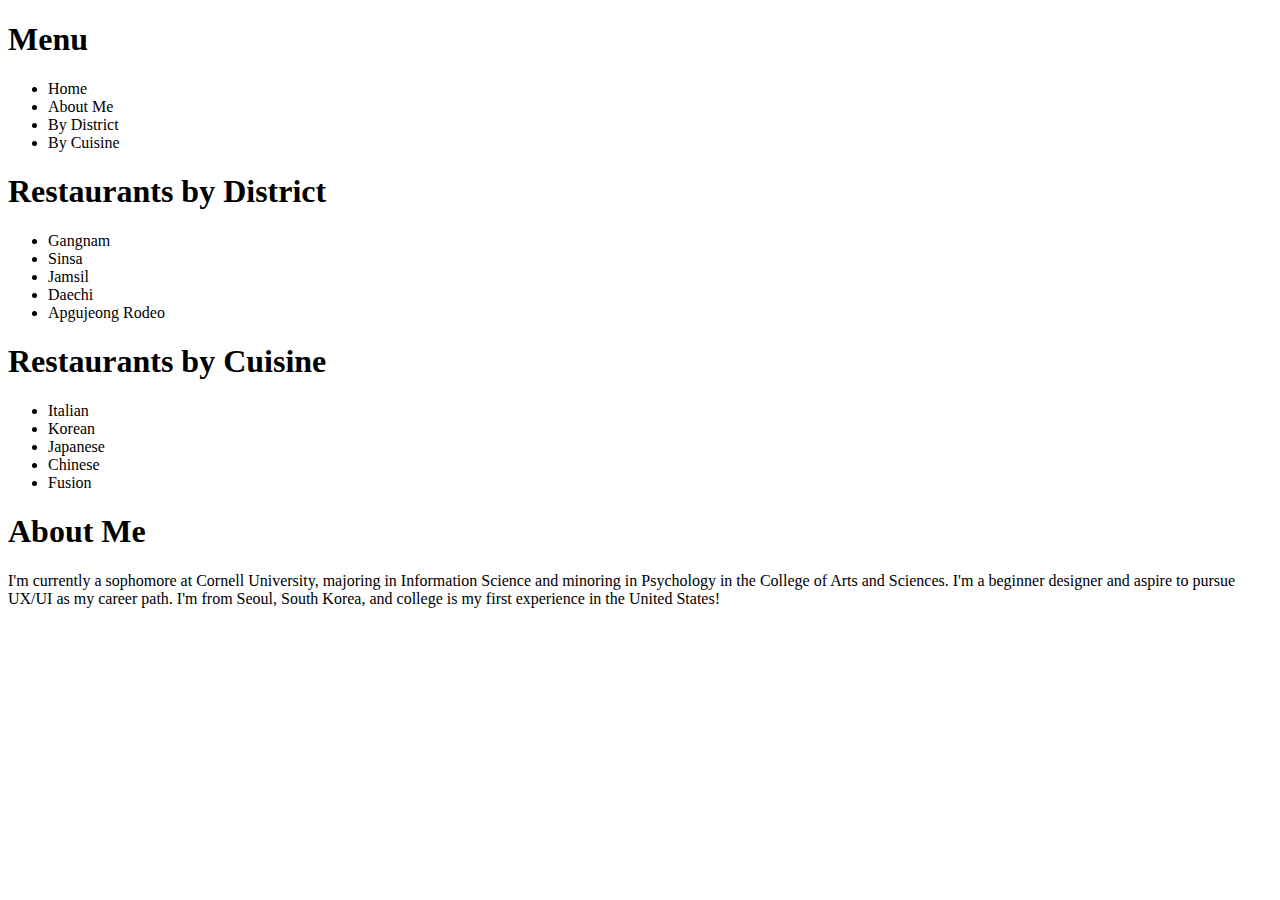
==== index.html @ dff40b34 "P1M1 submit" ====
<!DOCTYPE html>
<html lang="en">

<head>
  <meta charset="UTF-8">
  <meta name="viewport" content="width=device-width, initial-scale=1">

  <title>omnomyum</title>
</head>

<body>
    <section>
        <h1>Menu</h1>
        <ul>
            <li>Home</li>
            <li>About Me</li>
            <li>By District</li>
            <li>By Cuisine</li>
        </ul>
    </section>

    <section>
        <h1>Restaurants by District</h1>
        <ul>
            <li>Gangnam</li>
            <li>Sinsa</li>
            <li>Jamsil</li>
            <li>Daechi</li>
            <li>Apgujeong Rodeo</li>
        </ul>
    </section>

    <section>
        <h1>Restaurants by Cuisine</h1>
        <ul>
            <li>Italian</li>
            <li>Korean</li>
            <li>Japanese</li>
            <li>Chinese</li>
            <li>Fusion</li>
        </ul>
    </section>

    <section>
        <h1>About Me</h1>
        <p>
            I'm currently a sophomore at Cornell University, majoring in Information Science and minoring in Psychology in the College of Arts and Sciences. I'm a beginner designer and aspire to pursue UX/UI as my career path. I'm from Seoul, South Korea, and college is my first experience in the United States!
        </p>
        <!--Source: created by Carrie Kim (myself)-->
    </section>
</body>

</html>
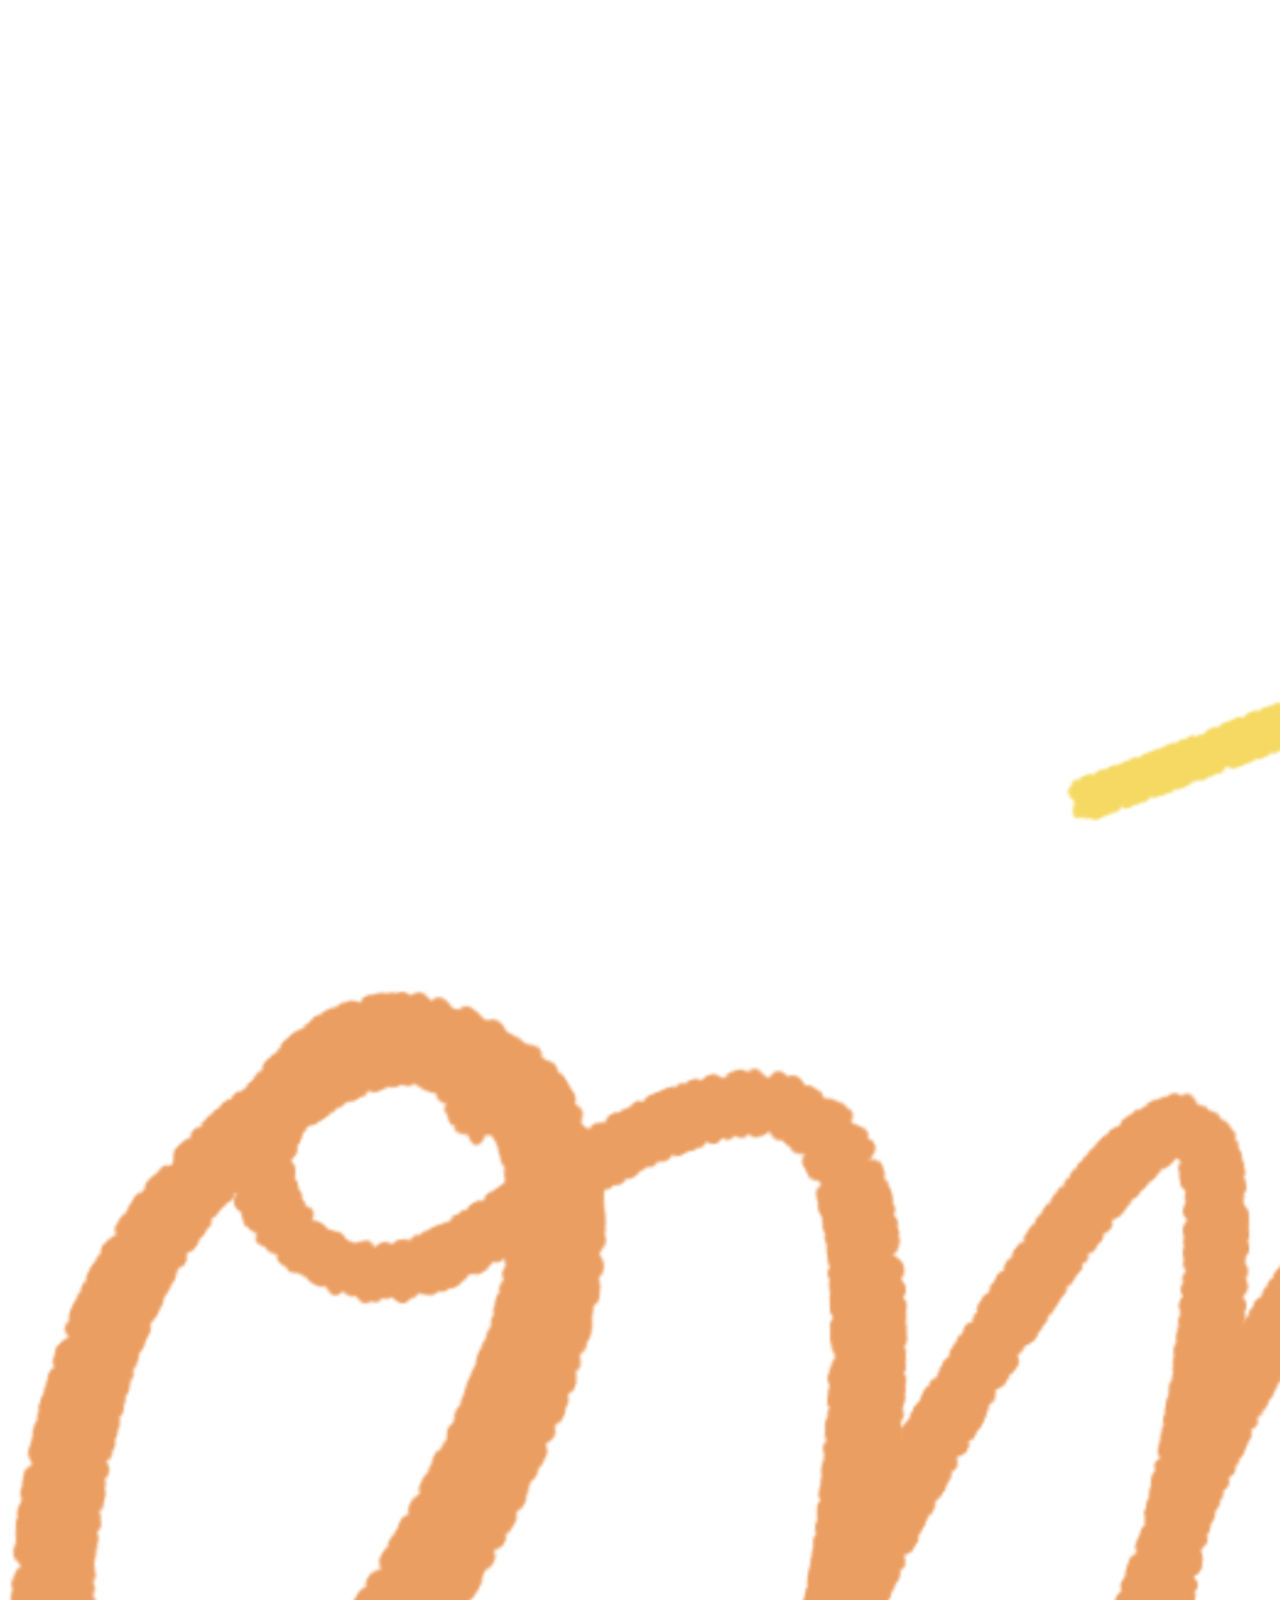
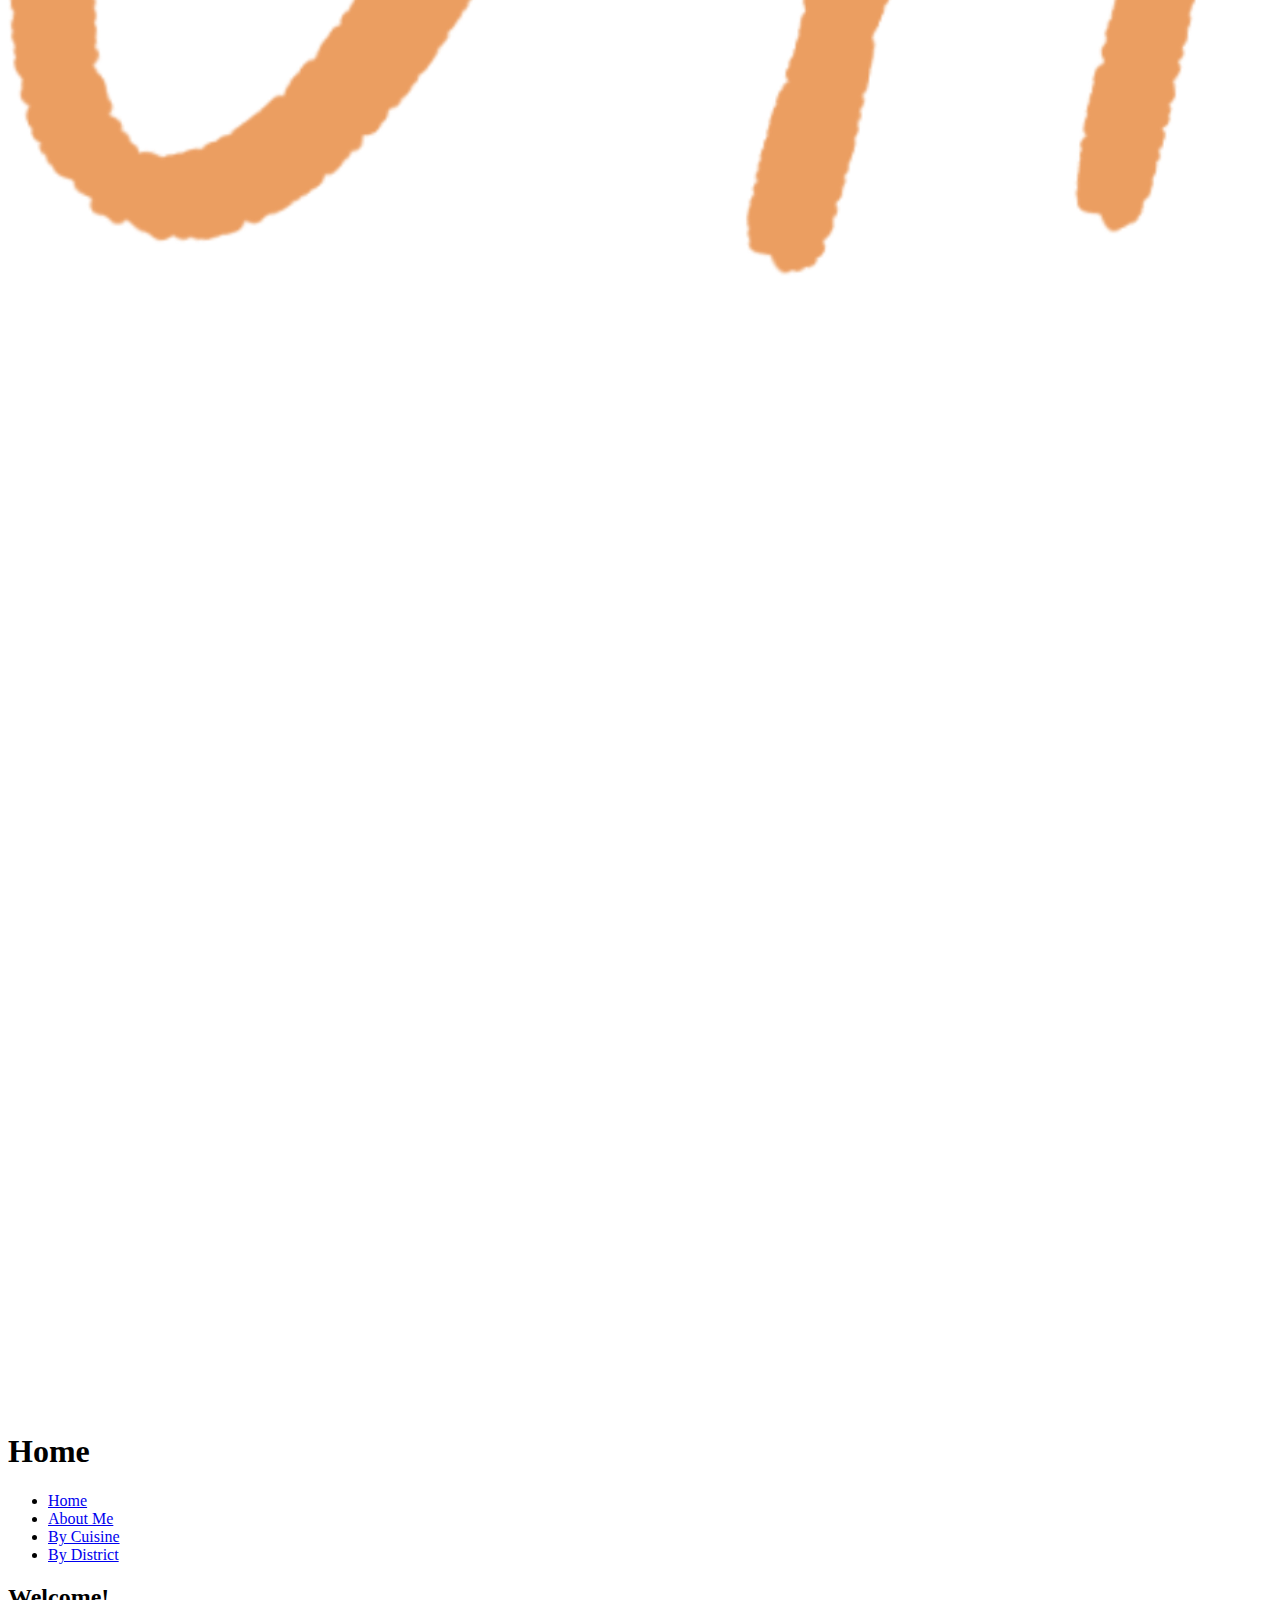
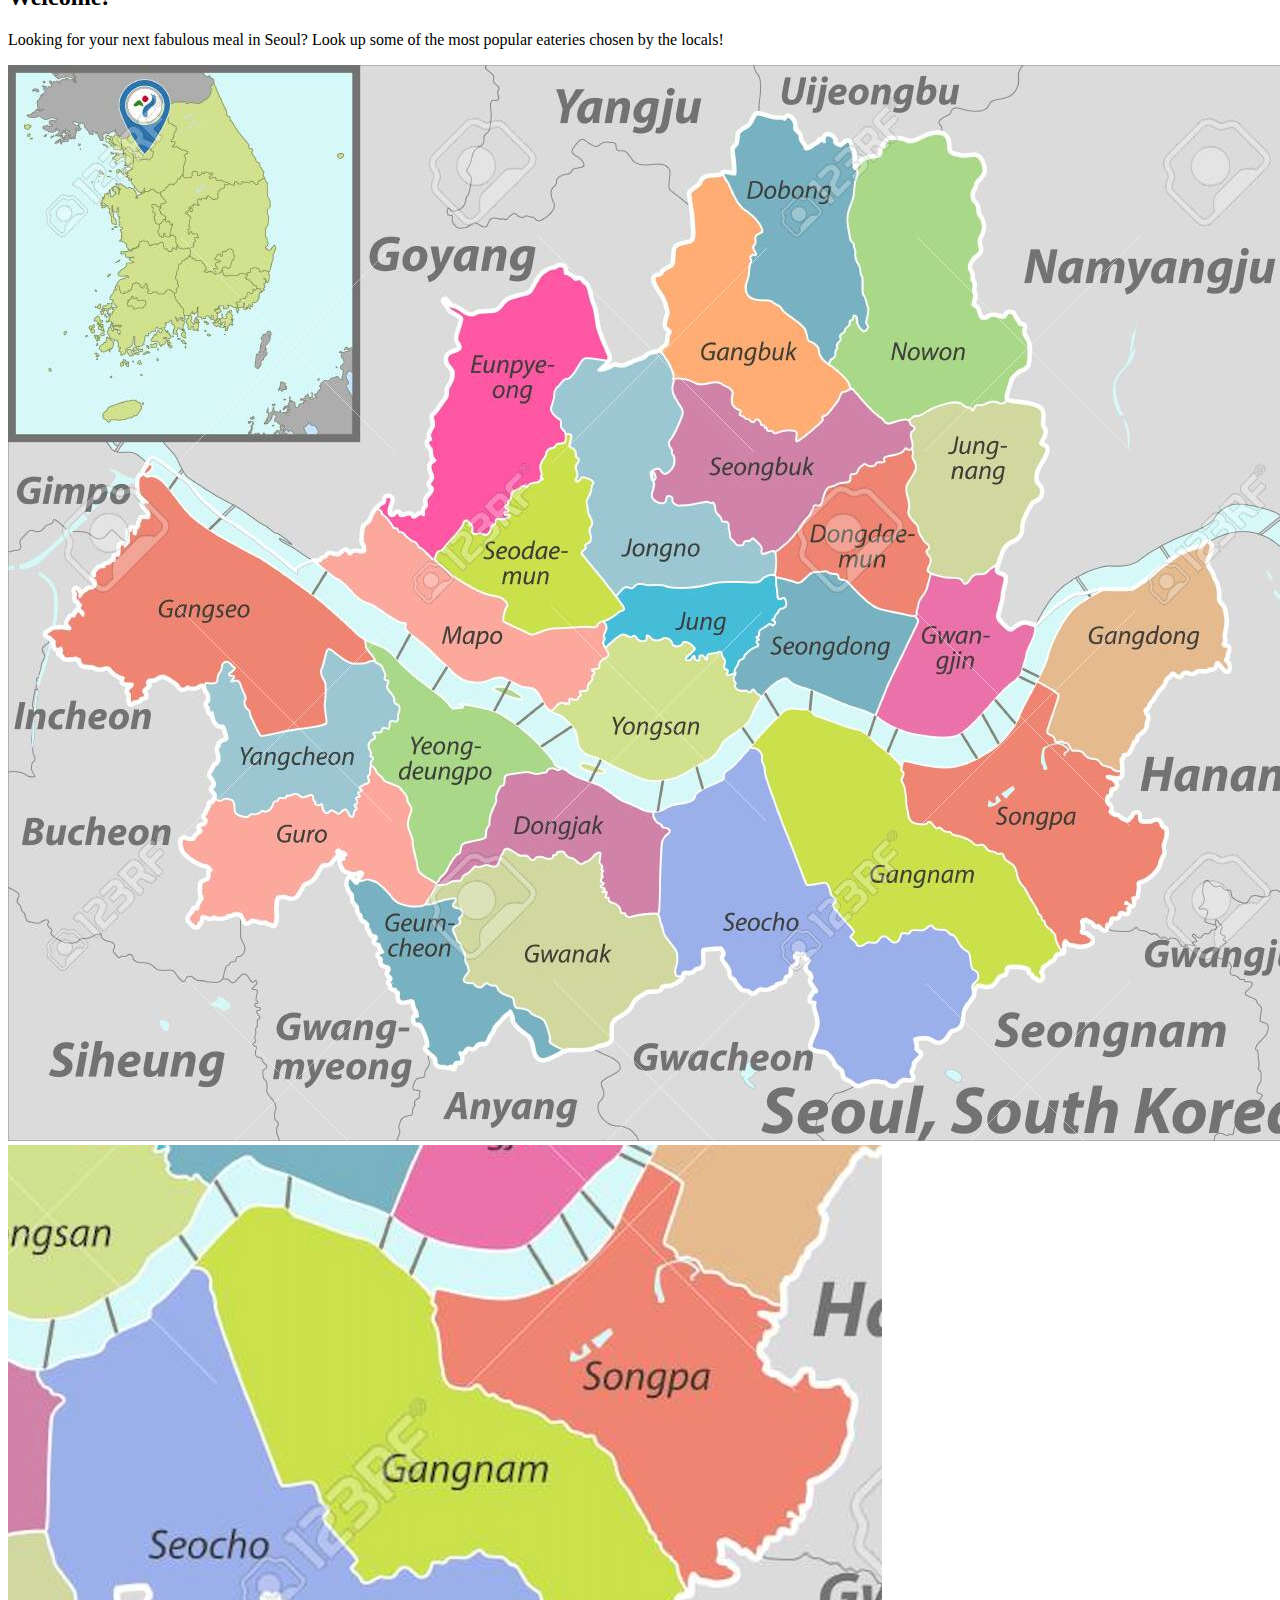
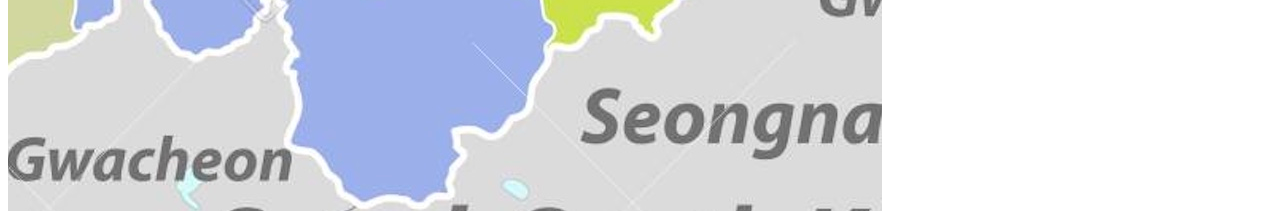
==== commit 0c55c80e: "p1m2 save progress" ====
--- a/index.html
+++ b/index.html
@@ -9,45 +9,31 @@
 </head>
 
 <body>
-    <section>
-        <h1>Menu</h1>
+    <picture><img src="/images/logo.png" alt="Omnomyum Logo"></picture>
+    <h1>Home</h1>
+
+    <nav>
         <ul>
-            <li>Home</li>
-            <li>About Me</li>
-            <li>By District</li>
-            <li>By Cuisine</li>
+            <li><a href="index.html">Home</a></li>
+            <li><a href="aboutme.html">About Me</a></li>
+            <li><a href="bycuisine.html">By Cuisine</a></li>
+            <li><a href="bydistrict.html">By District</a></li>
         </ul>
-    </section>
+    </nav>
 
-    <section>
-        <h1>Restaurants by District</h1>
-        <ul>
-            <li>Gangnam</li>
-            <li>Sinsa</li>
-            <li>Jamsil</li>
-            <li>Daechi</li>
-            <li>Apgujeong Rodeo</li>
-        </ul>
-    </section>
+    <h2>Welcome!</h2>
+    <p>
+        Looking for your next fabulous meal in Seoul?
+        Look up some of the most popular eateries chosen by the locals!
+    </p>
 
-    <section>
-        <h1>Restaurants by Cuisine</h1>
-        <ul>
-            <li>Italian</li>
-            <li>Korean</li>
-            <li>Japanese</li>
-            <li>Chinese</li>
-            <li>Fusion</li>
-        </ul>
-    </section>
-
-    <section>
-        <h1>About Me</h1>
-        <p>
-            I'm currently a sophomore at Cornell University, majoring in Information Science and minoring in Psychology in the College of Arts and Sciences. I'm a beginner designer and aspire to pursue UX/UI as my career path. I'm from Seoul, South Korea, and college is my first experience in the United States!
-        </p>
-        <!--Source: created by Carrie Kim (myself)-->
-    </section>
+    <picture>
+        <img src="/images/mapofseoul.jpg" alt="overall map of seoul">
+    </picture>
+    <br>
+    <picture>
+        <img src="/images/mapofseoul-smaller.jpg" alt="smaller map of seoul">
+    </picture>
 </body>
 
 </html>
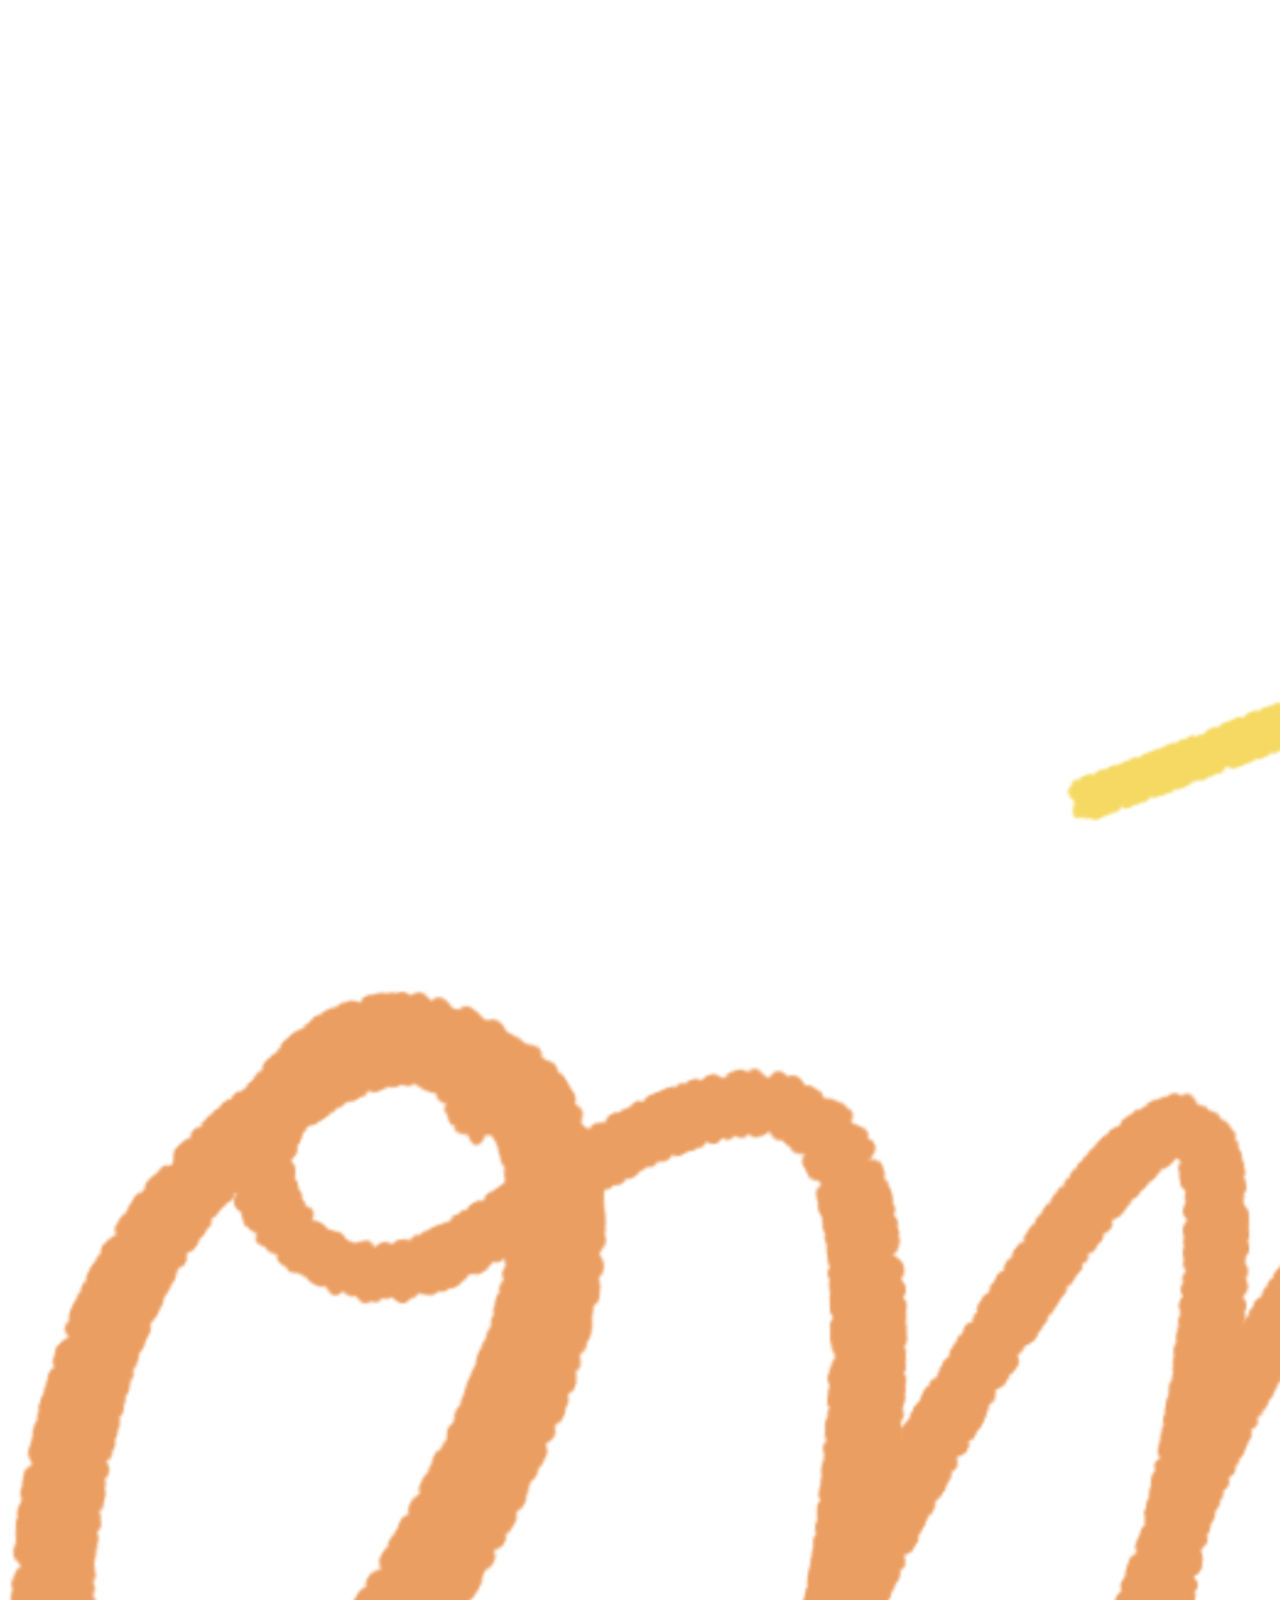
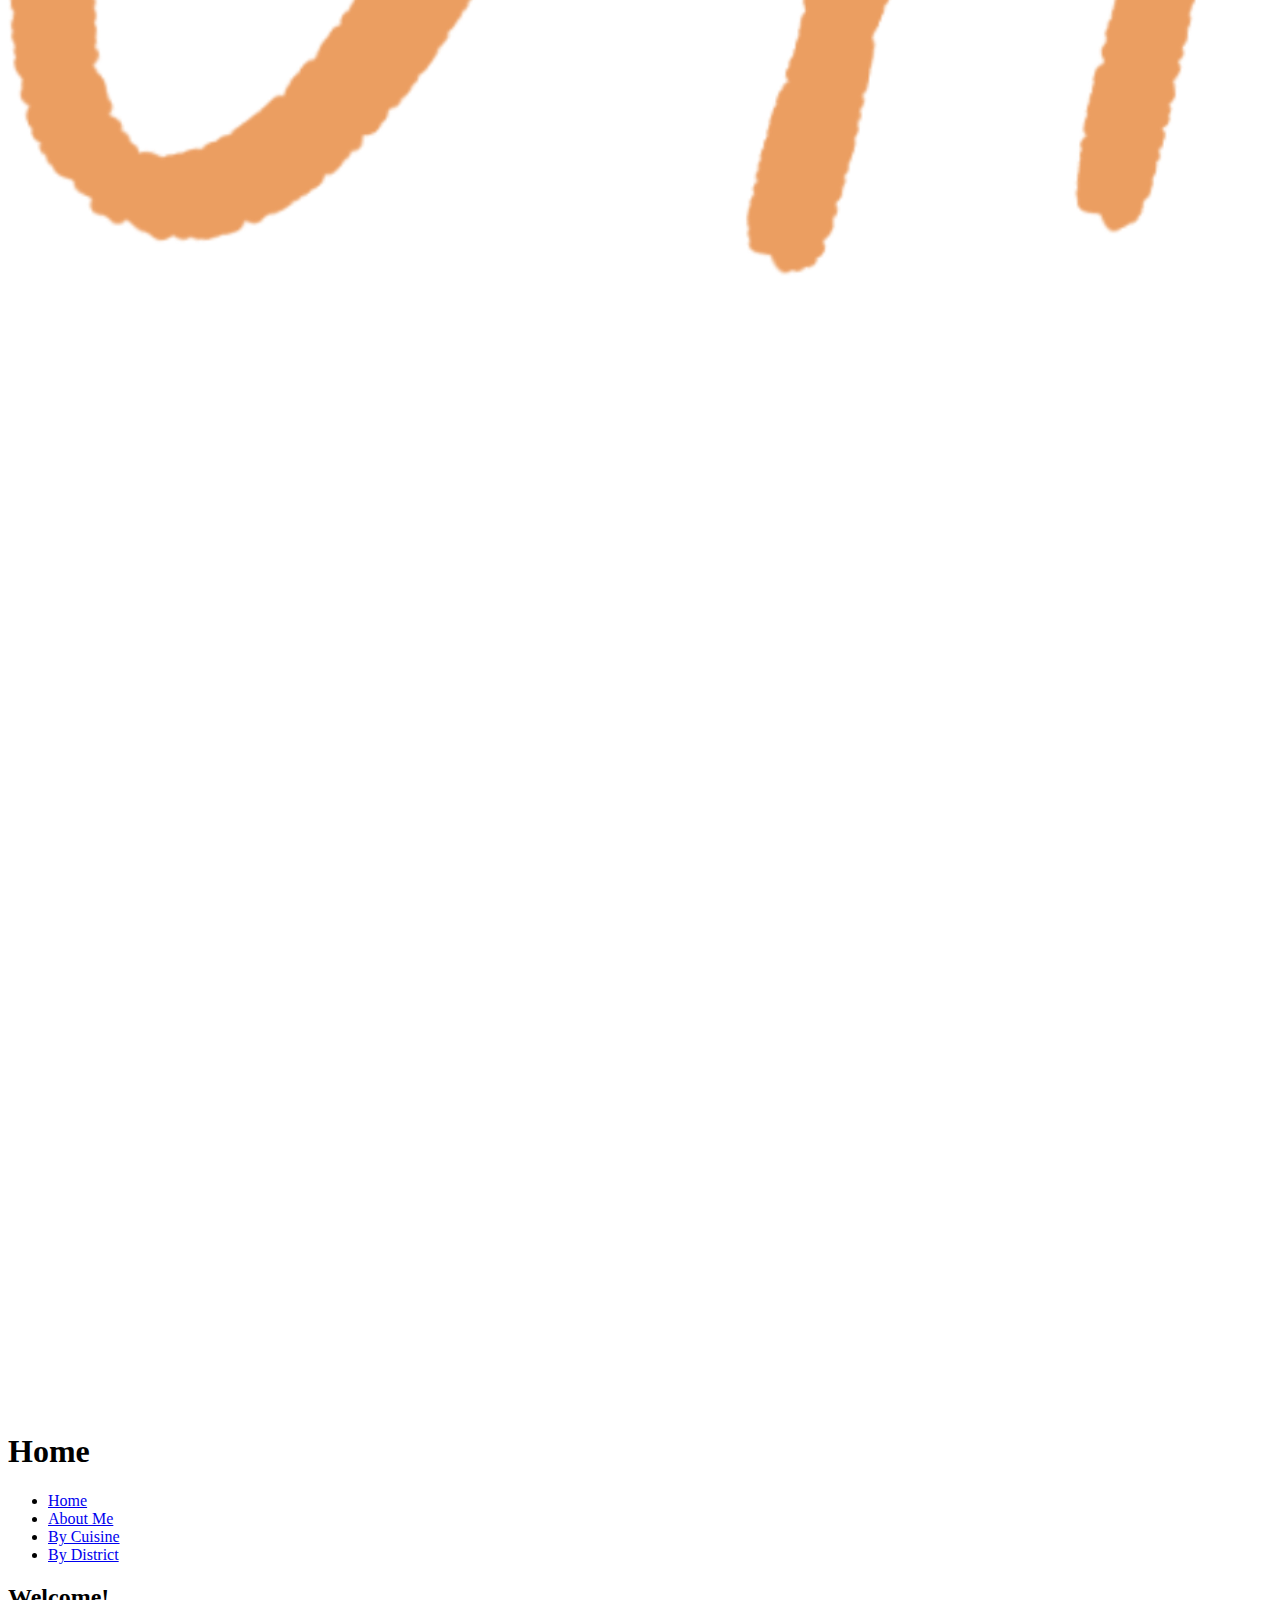
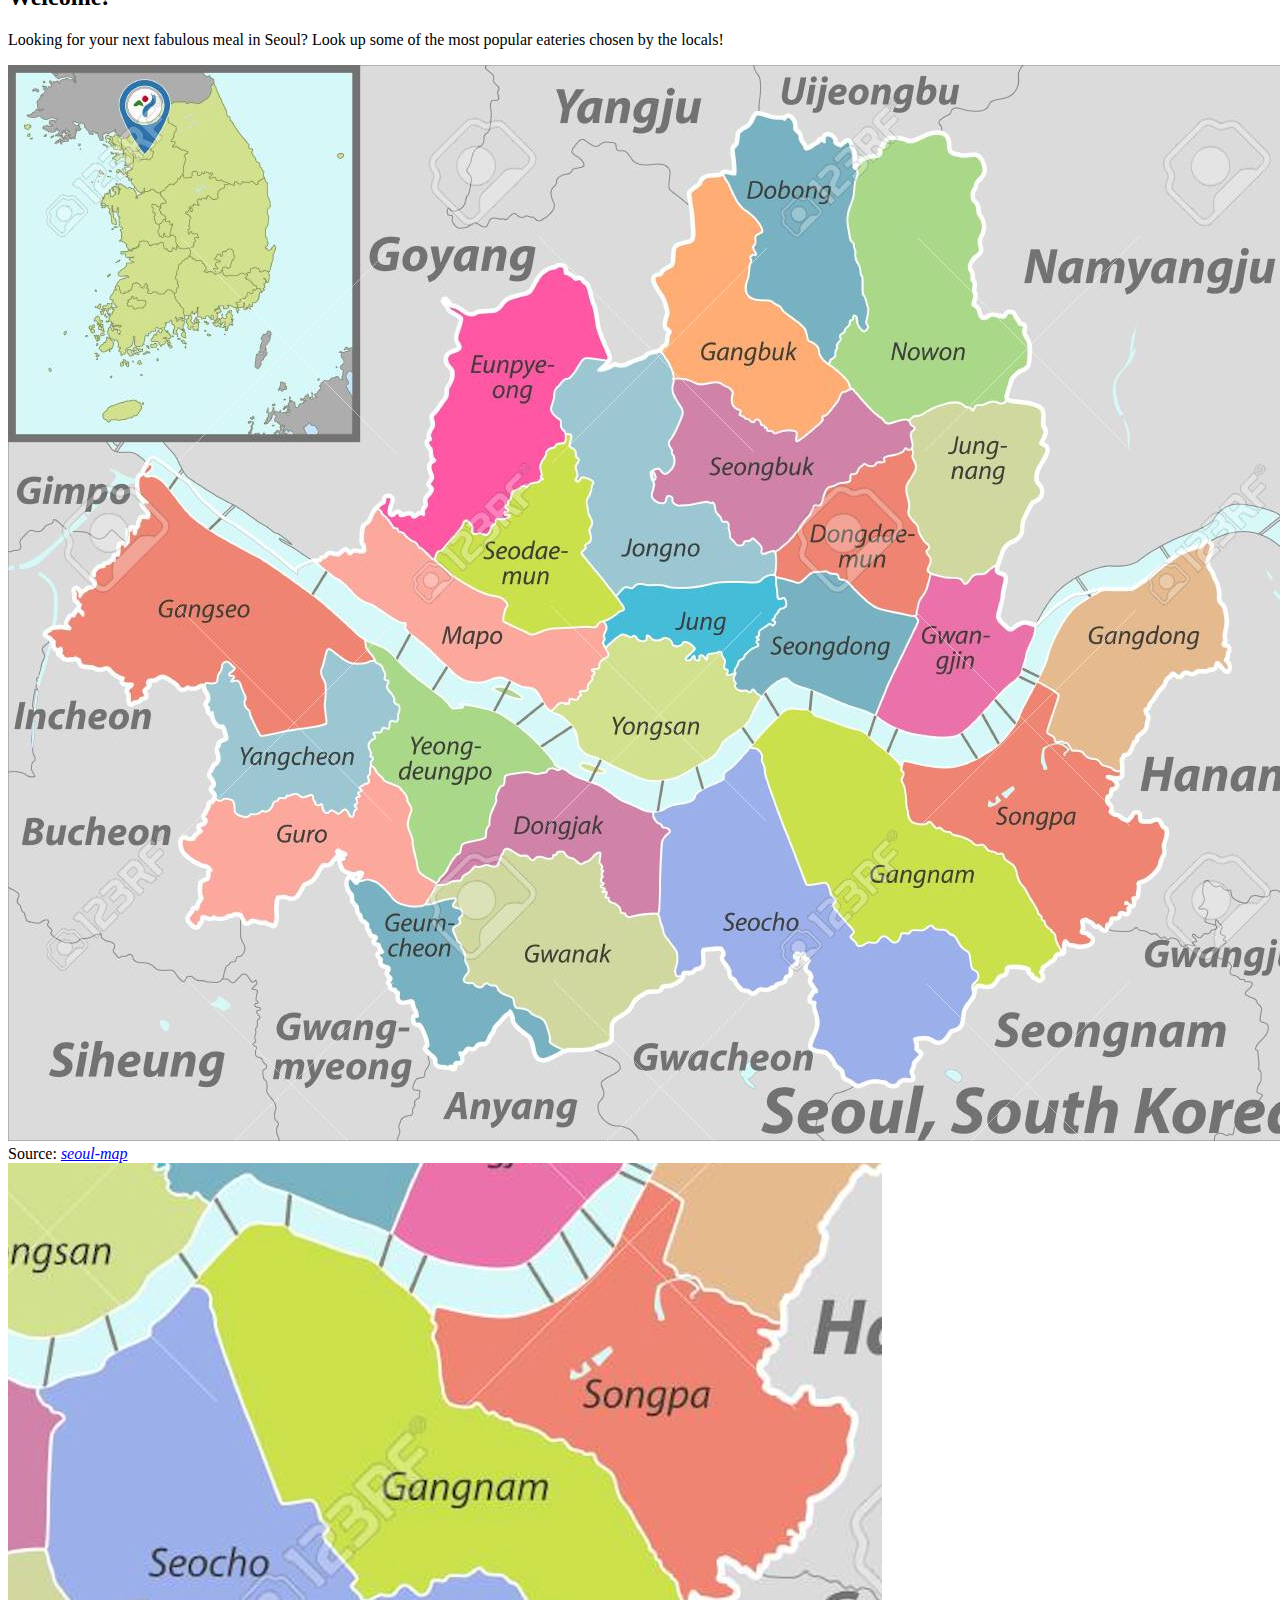
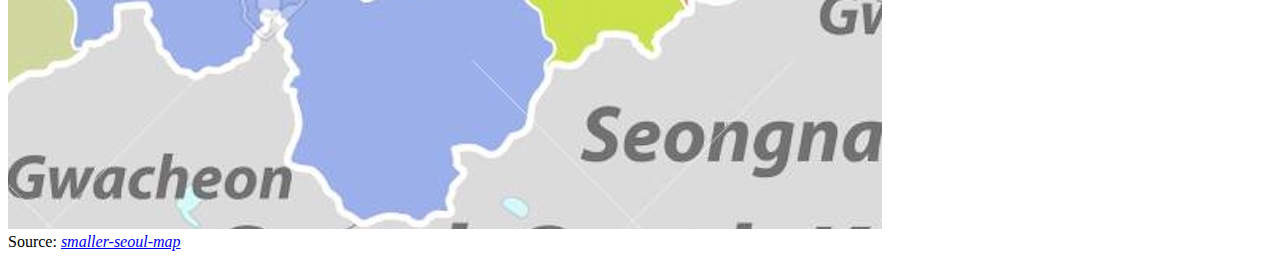
==== commit 4cc68aa7: "p1m2 save progress 2" ====
--- a/index.html
+++ b/index.html
@@ -9,7 +9,11 @@
 </head>
 
 <body>
-    <picture><img src="/images/logo.png" alt="Omnomyum Logo"></picture>
+    <picture>
+        <img src="/images/logo.png" alt="Omnomyum Logo">
+        <!--Source: Original work by Carrie Kim-->
+    </picture>
+
     <h1>Home</h1>
 
     <nav>
@@ -25,15 +29,22 @@
     <p>
         Looking for your next fabulous meal in Seoul?
         Look up some of the most popular eateries chosen by the locals!
+        <!--Source: Original work by Carrie Kim-->
     </p>
 
     <picture>
         <img src="/images/mapofseoul.jpg" alt="overall map of seoul">
     </picture>
     <br>
+    <!--Source: https://www.shutterstock.com/image-vector/vector-map-seoul-south-korea-neighbouring-1626702241-->
+    Source: <cite> <a href="https://www.shutterstock.com/image-vector/vector-map-seoul-south-korea-neighbouring-1626702241">seoul-map</a></cite>
+    <br>
     <picture>
         <img src="/images/mapofseoul-smaller.jpg" alt="smaller map of seoul">
     </picture>
+    <br>
+    <!--Source: https://www.shutterstock.com/image-vector/vector-map-seoul-south-korea-neighbouring-1626702241-->
+    Source: <cite> <a href="https://www.shutterstock.com/image-vector/vector-map-seoul-south-korea-neighbouring-1626702241">smaller-seoul-map</a></cite>
 </body>
 
 </html>
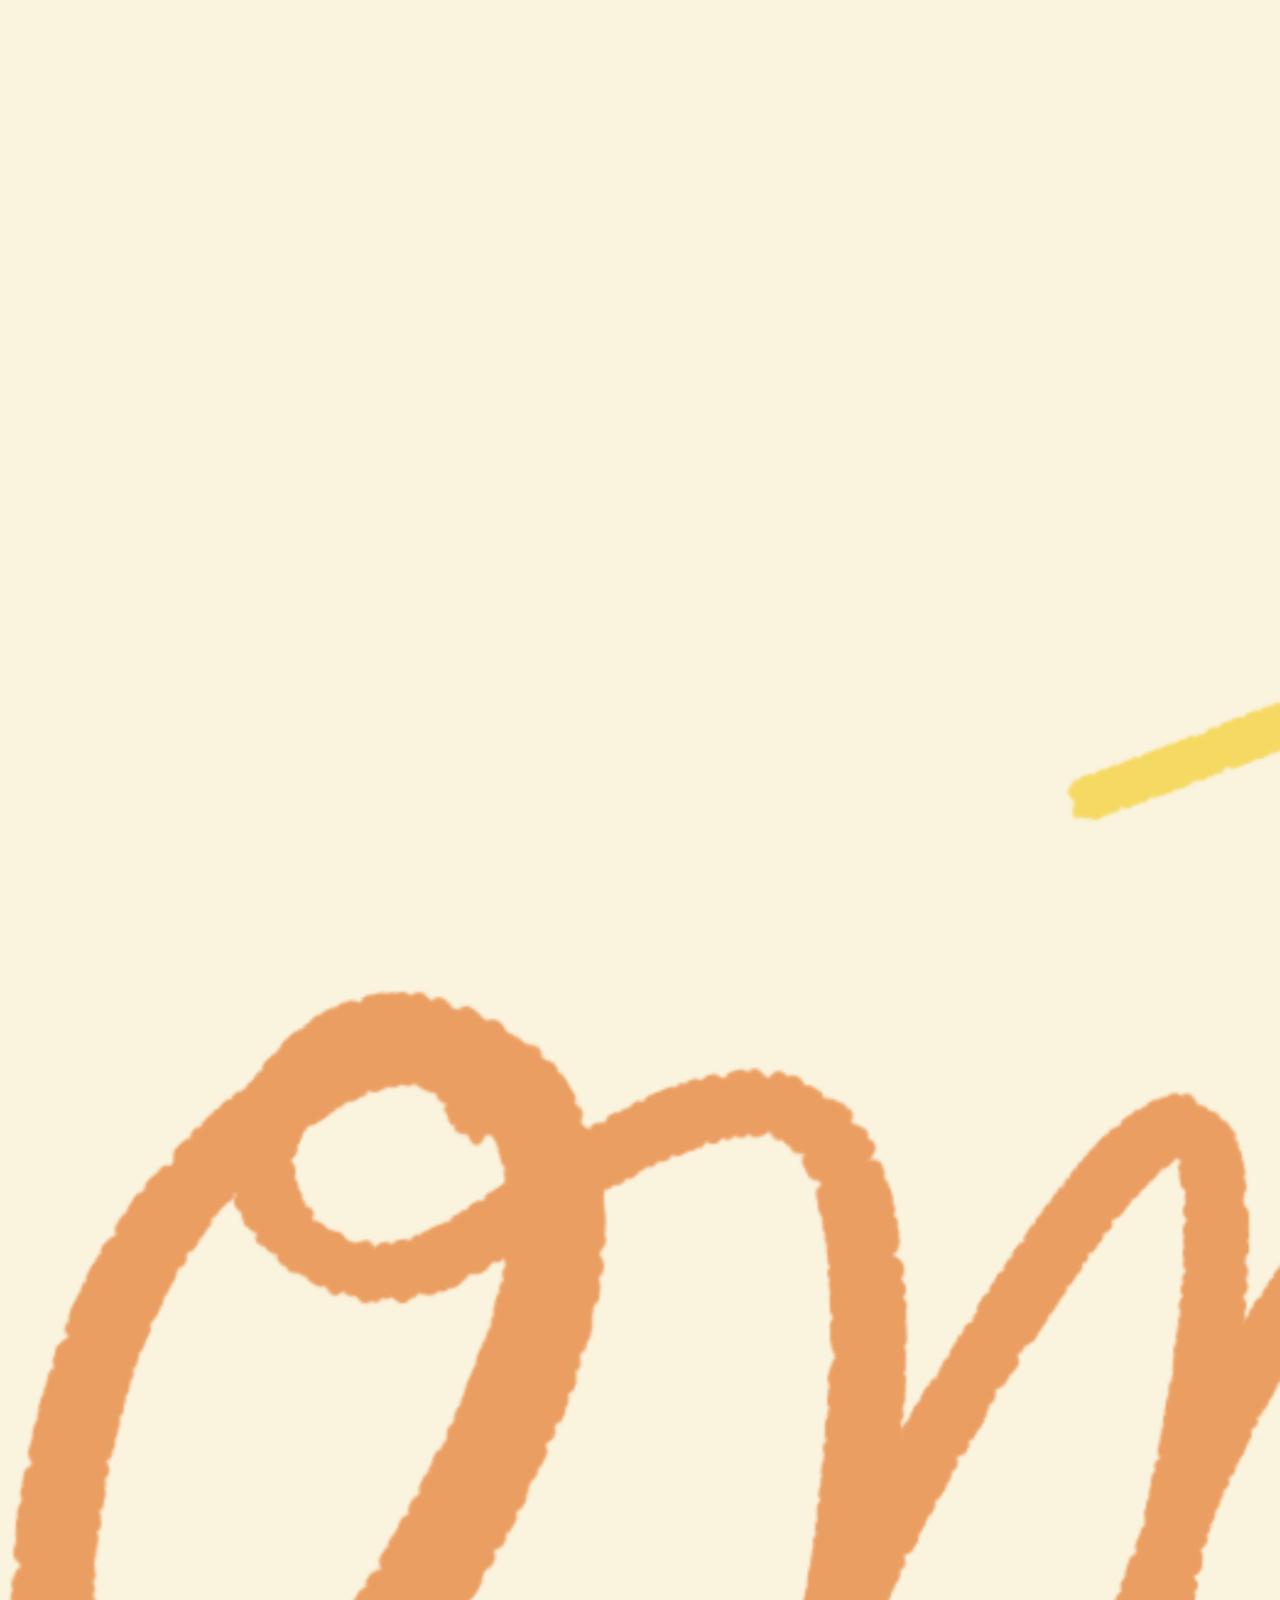
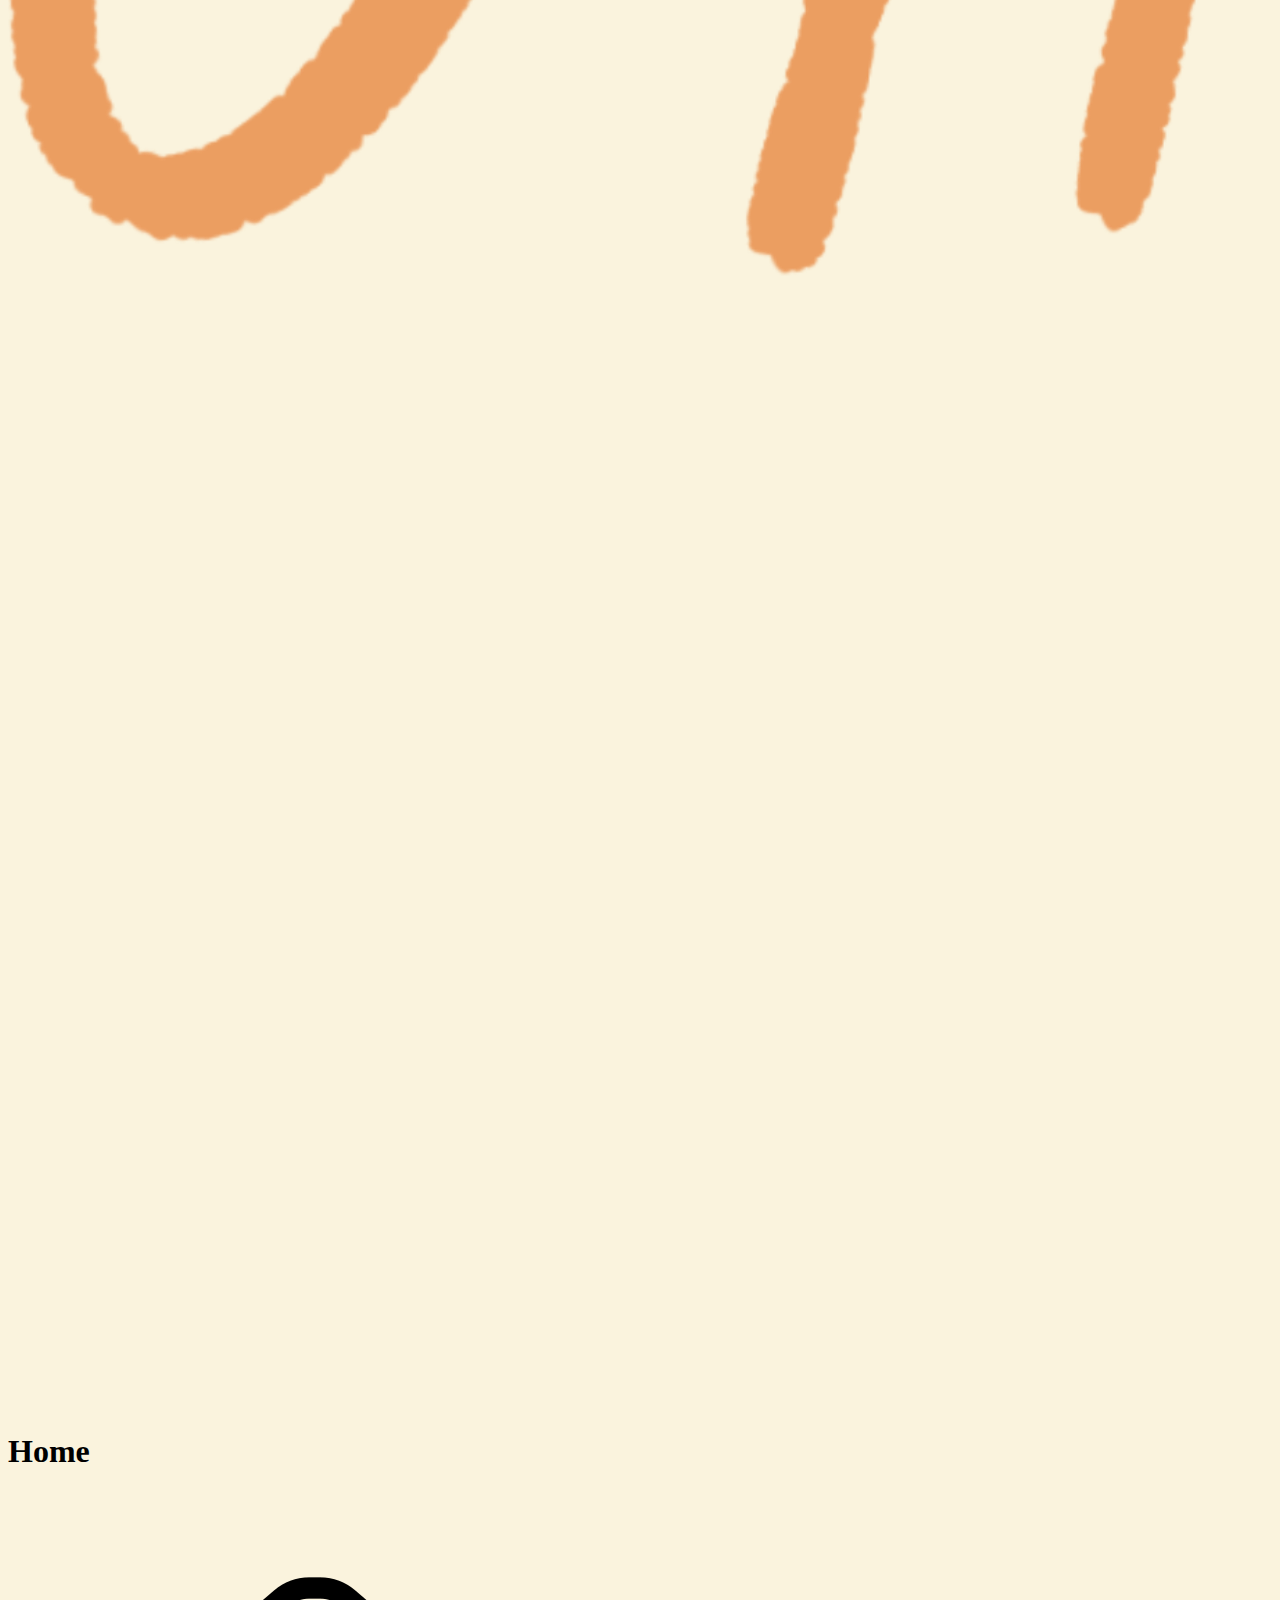
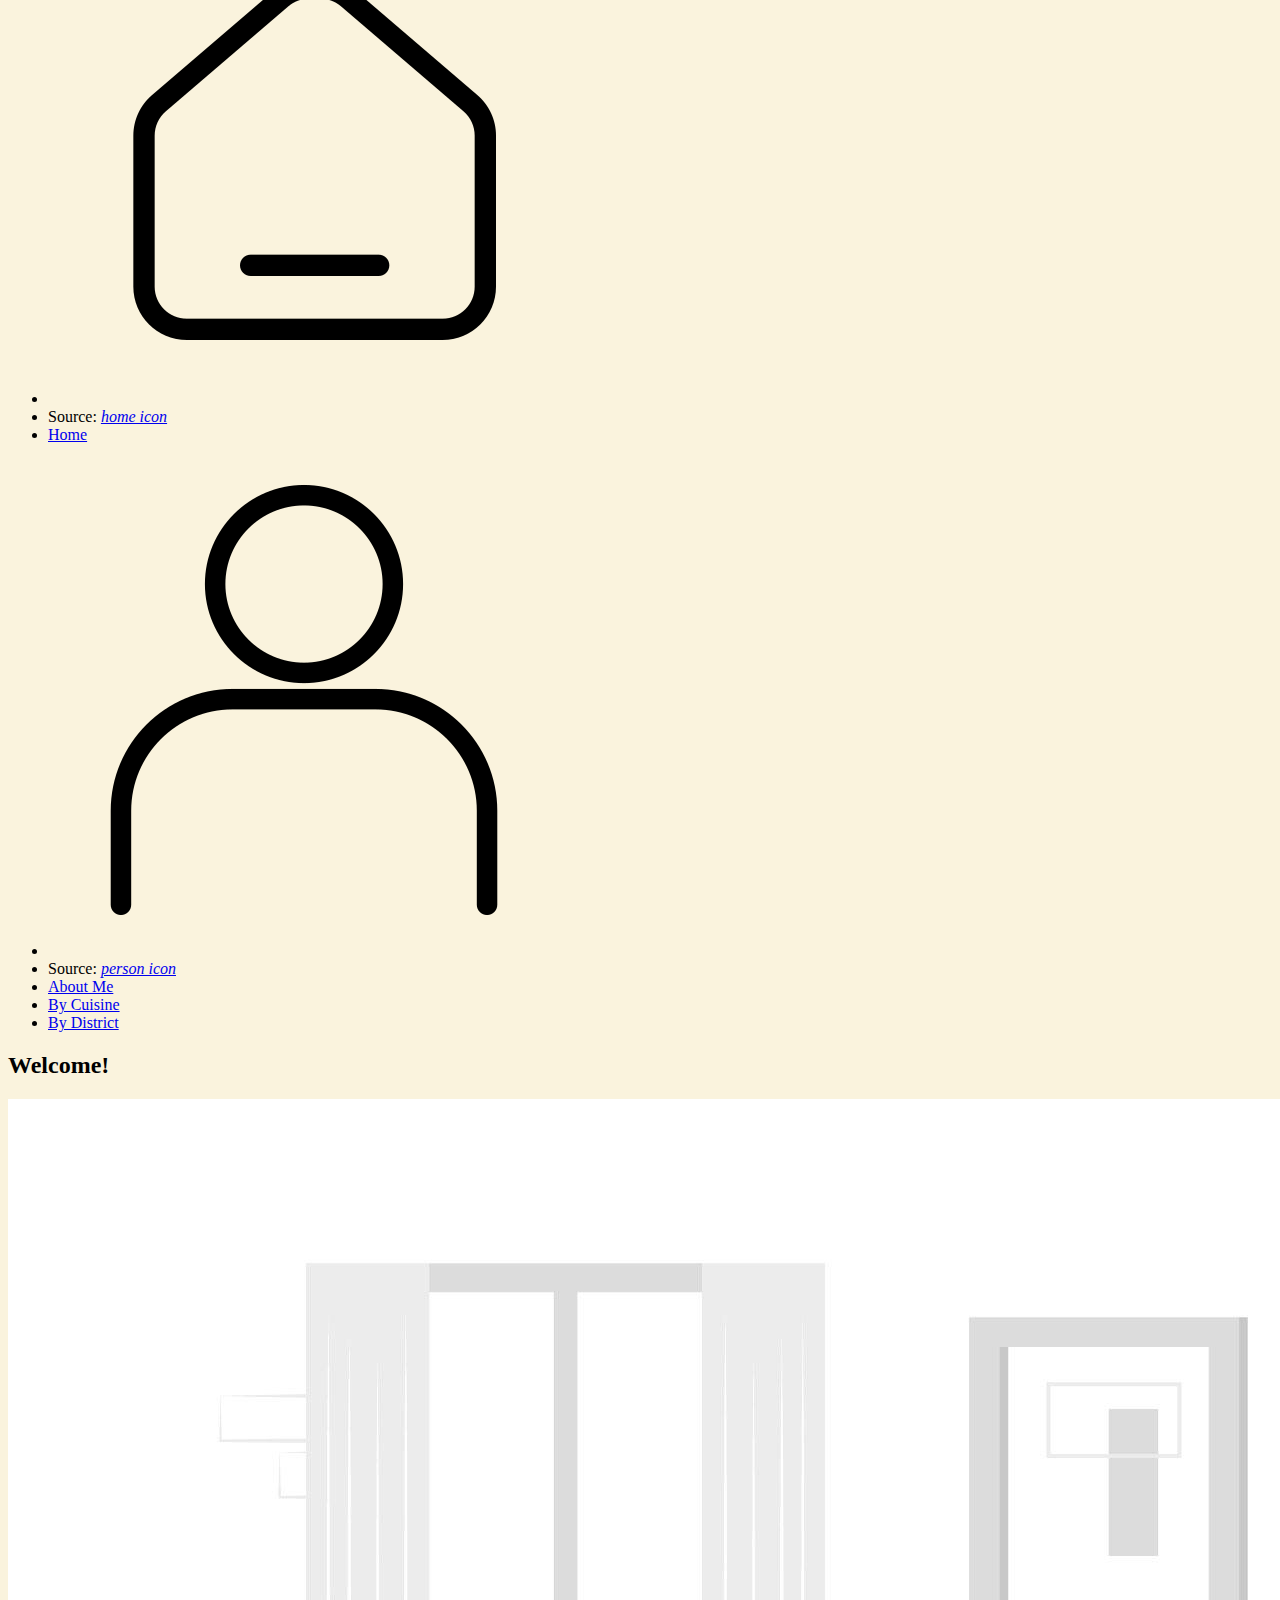
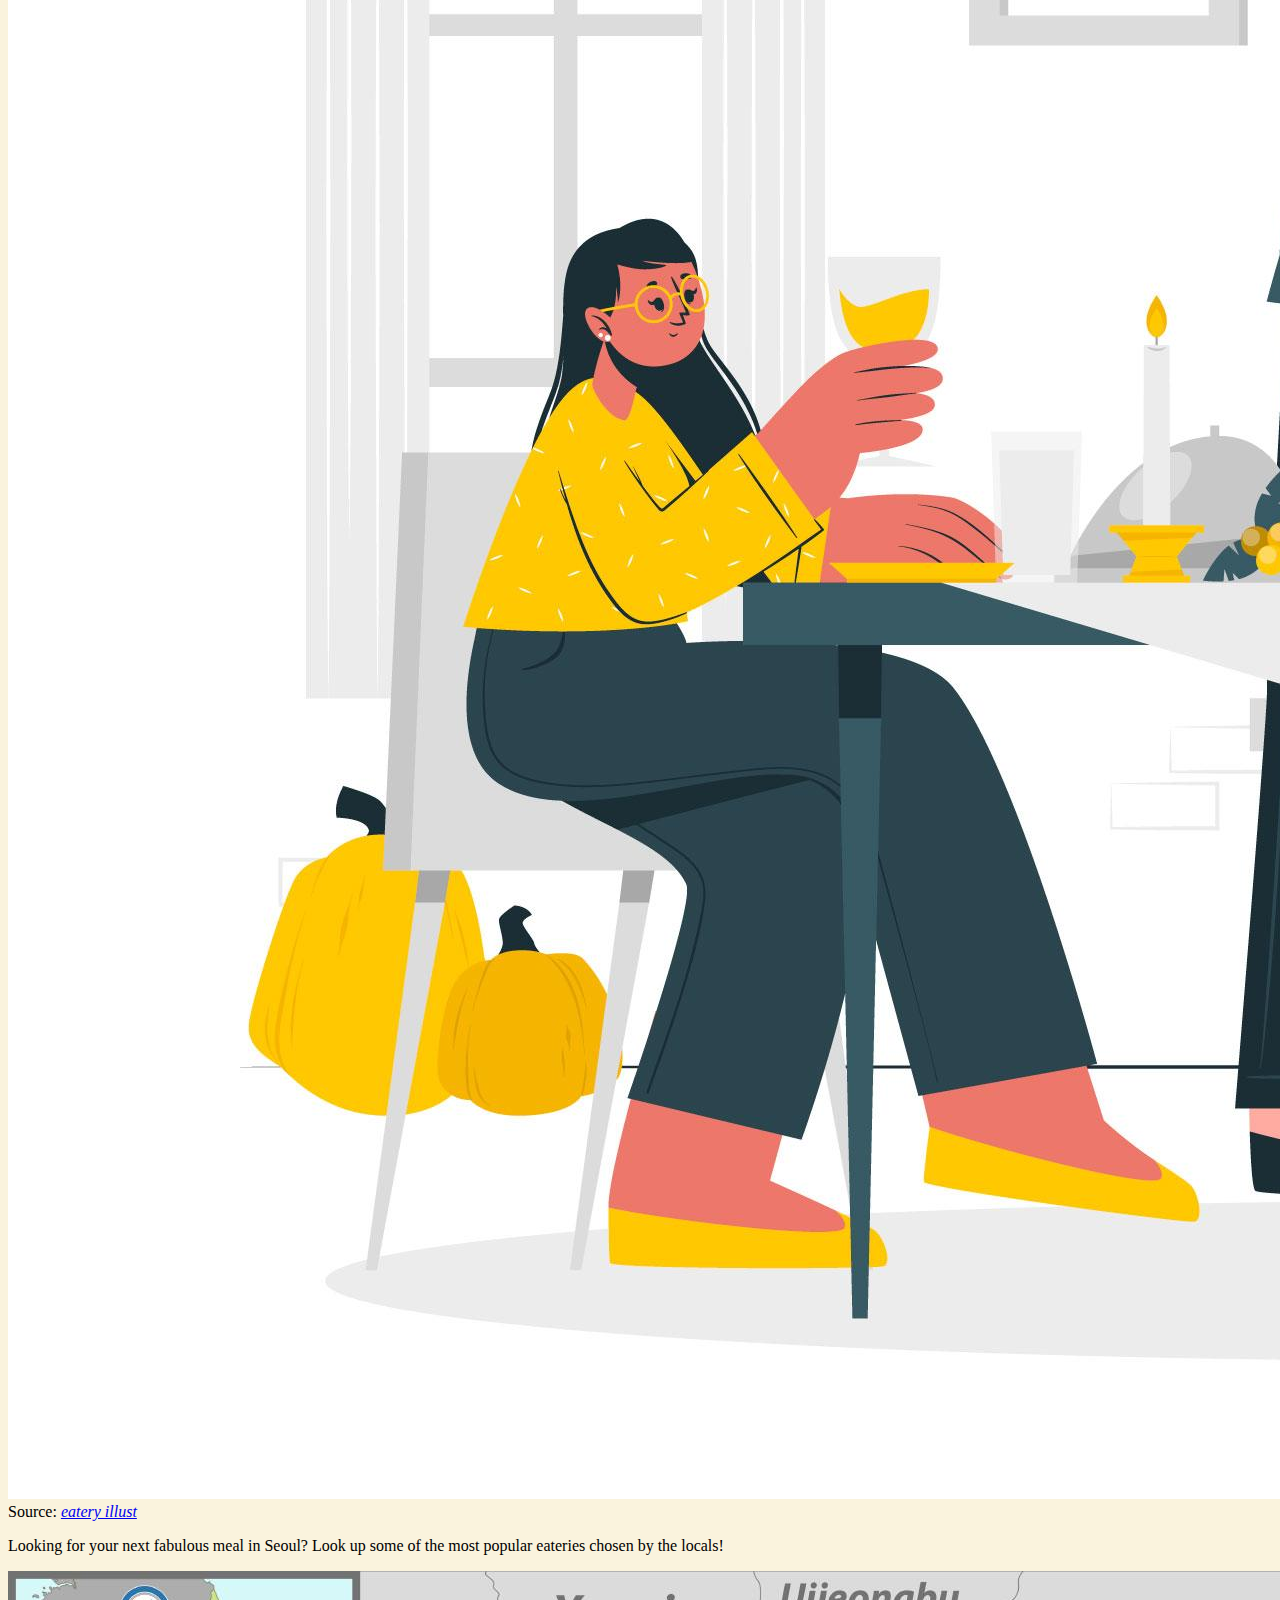
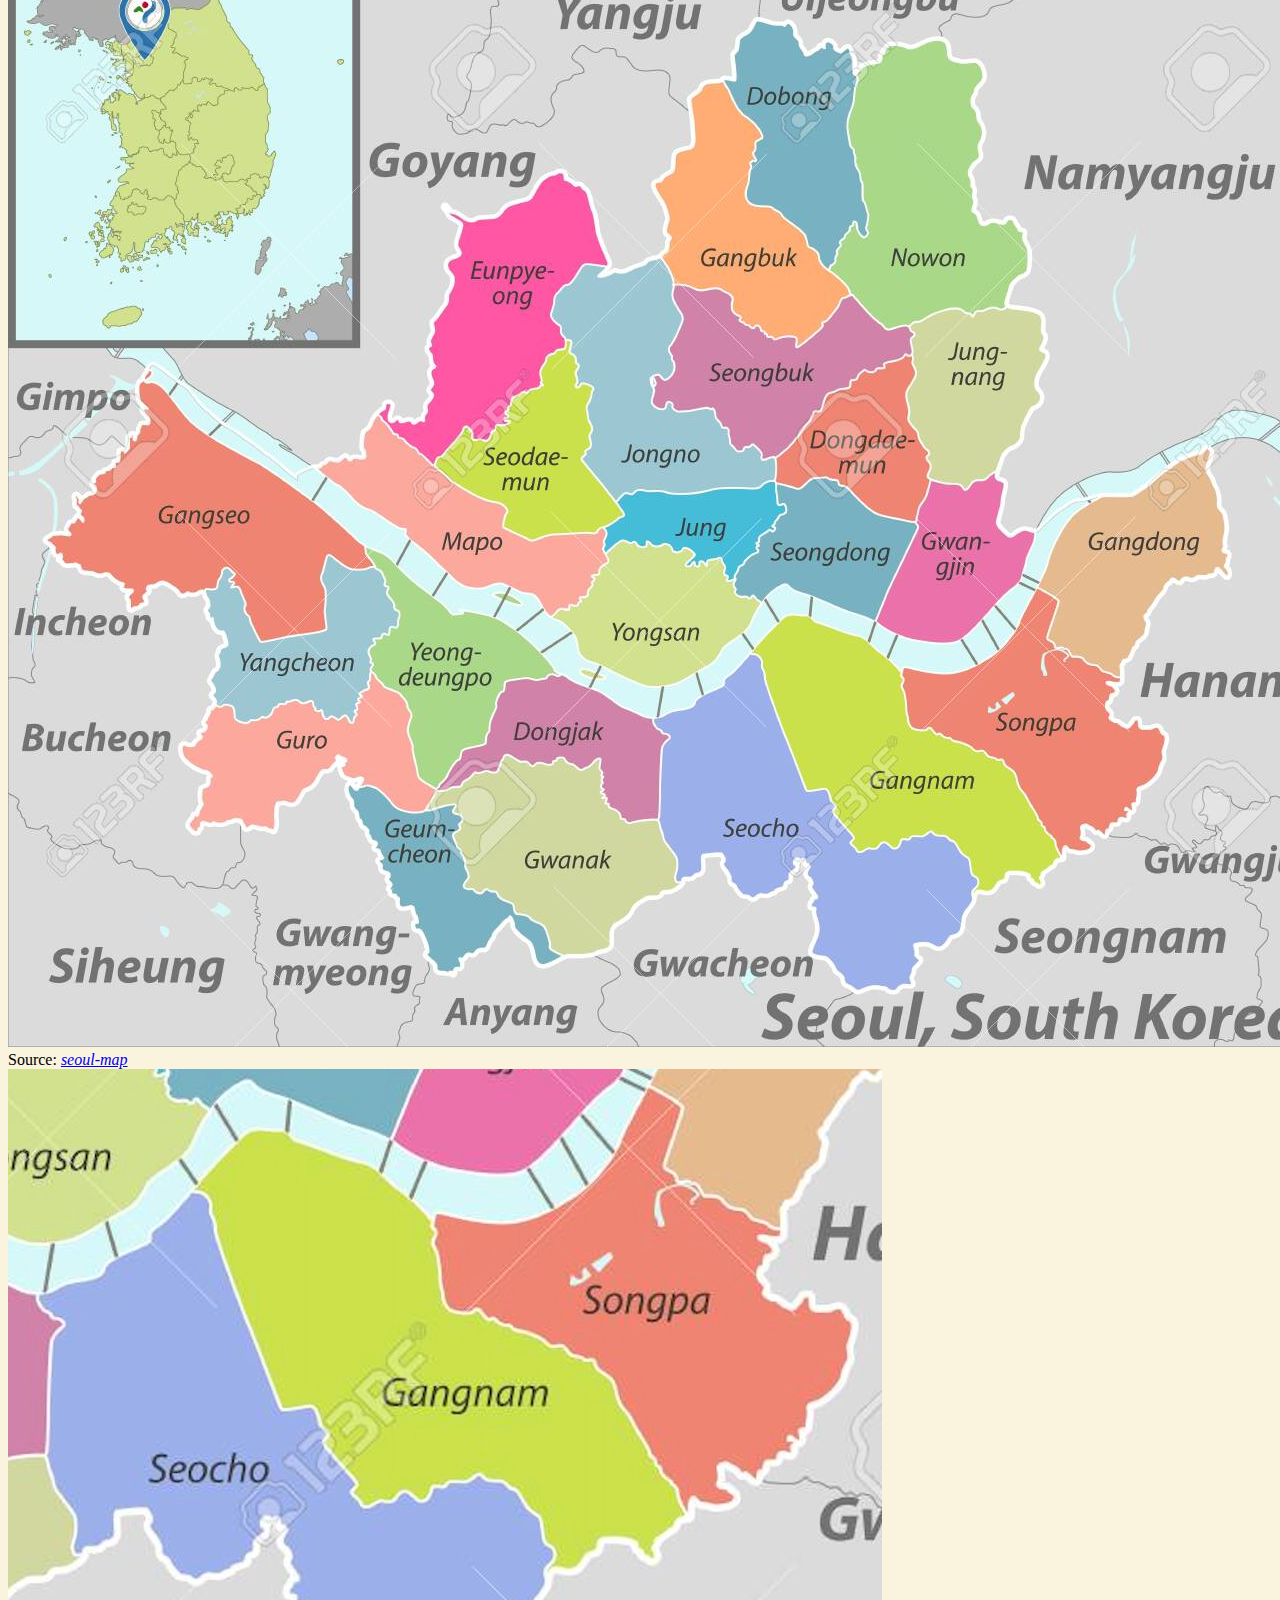
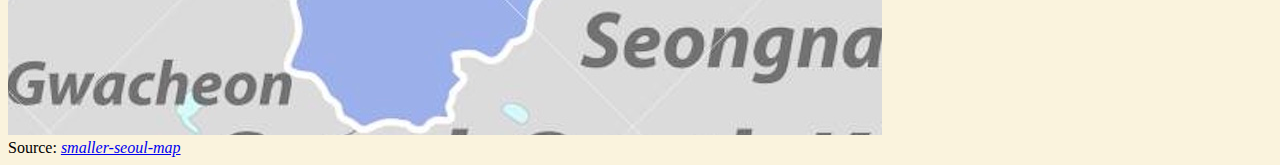
==== commit adbeaa20: "p1m3 submit" ====
--- a/index.html
+++ b/index.html
@@ -5,6 +5,7 @@
   <meta charset="UTF-8">
   <meta name="viewport" content="width=device-width, initial-scale=1">
 
+  <link rel="stylesheet" type="text/css" href="styles/site.css">
   <title>omnomyum</title>
 </head>
 
@@ -18,7 +19,27 @@
 
     <nav>
         <ul>
+            <li>
+                <picture>
+                <!-- Source: https://www.freepik.com/search?format=search&query=line%20home%20icon&type=icon -->
+                <img alt="" src="images/homepage.png">
+                </picture>
+            </li>
+            <li>
+                Source: <cite> <a href="https://www.freepik.com/search?format=search&query=line%20home%20icon&type=icon">home icon</a></cite>
+            </li>
             <li><a href="index.html">Home</a></li>
+
+            <li>
+                <picture>
+                <!-- Source: https://www.freepik.com/search?format=search&last_filter=query&last_value=line+person+icon&query=line+person+icon&type=icon -->
+                <img alt="" src="images/me.png">
+                </picture>
+            </li>
+            <li>
+                Source: <cite> <a href="https://www.freepik.com/search?format=search&last_filter=query&last_value=line+person+icon&query=line+person+icon&type=icon">person icon</a></cite>
+            </li>
+
             <li><a href="aboutme.html">About Me</a></li>
             <li><a href="bycuisine.html">By Cuisine</a></li>
             <li><a href="bydistrict.html">By District</a></li>
@@ -26,6 +47,13 @@
     </nav>
 
     <h2>Welcome!</h2>
+
+    <picture>
+        <!-- Source: https://www.freepik.com/free-vector/people-celebrating-thanksgiving-concept-illustration_10255114.htm#query=yellow%20restaurant%20illustration&position=2&from_view=search&track=ais -->
+        <img alt="" src="images/eatery.jpg">
+      </picture>
+      Source: <cite> <a href="https://www.freepik.com/free-vector/people-celebrating-thanksgiving-concept-illustration_10255114.htm#query=yellow%20restaurant%20illustration&position=2&from_view=search&track=ais">eatery illust</a></cite>
+
     <p>
         Looking for your next fabulous meal in Seoul?
         Look up some of the most popular eateries chosen by the locals!
--- a/styles/site.css
+++ b/styles/site.css
@@ -0,0 +1,3 @@
+body {
+    background-color: #faf3dd;
+}
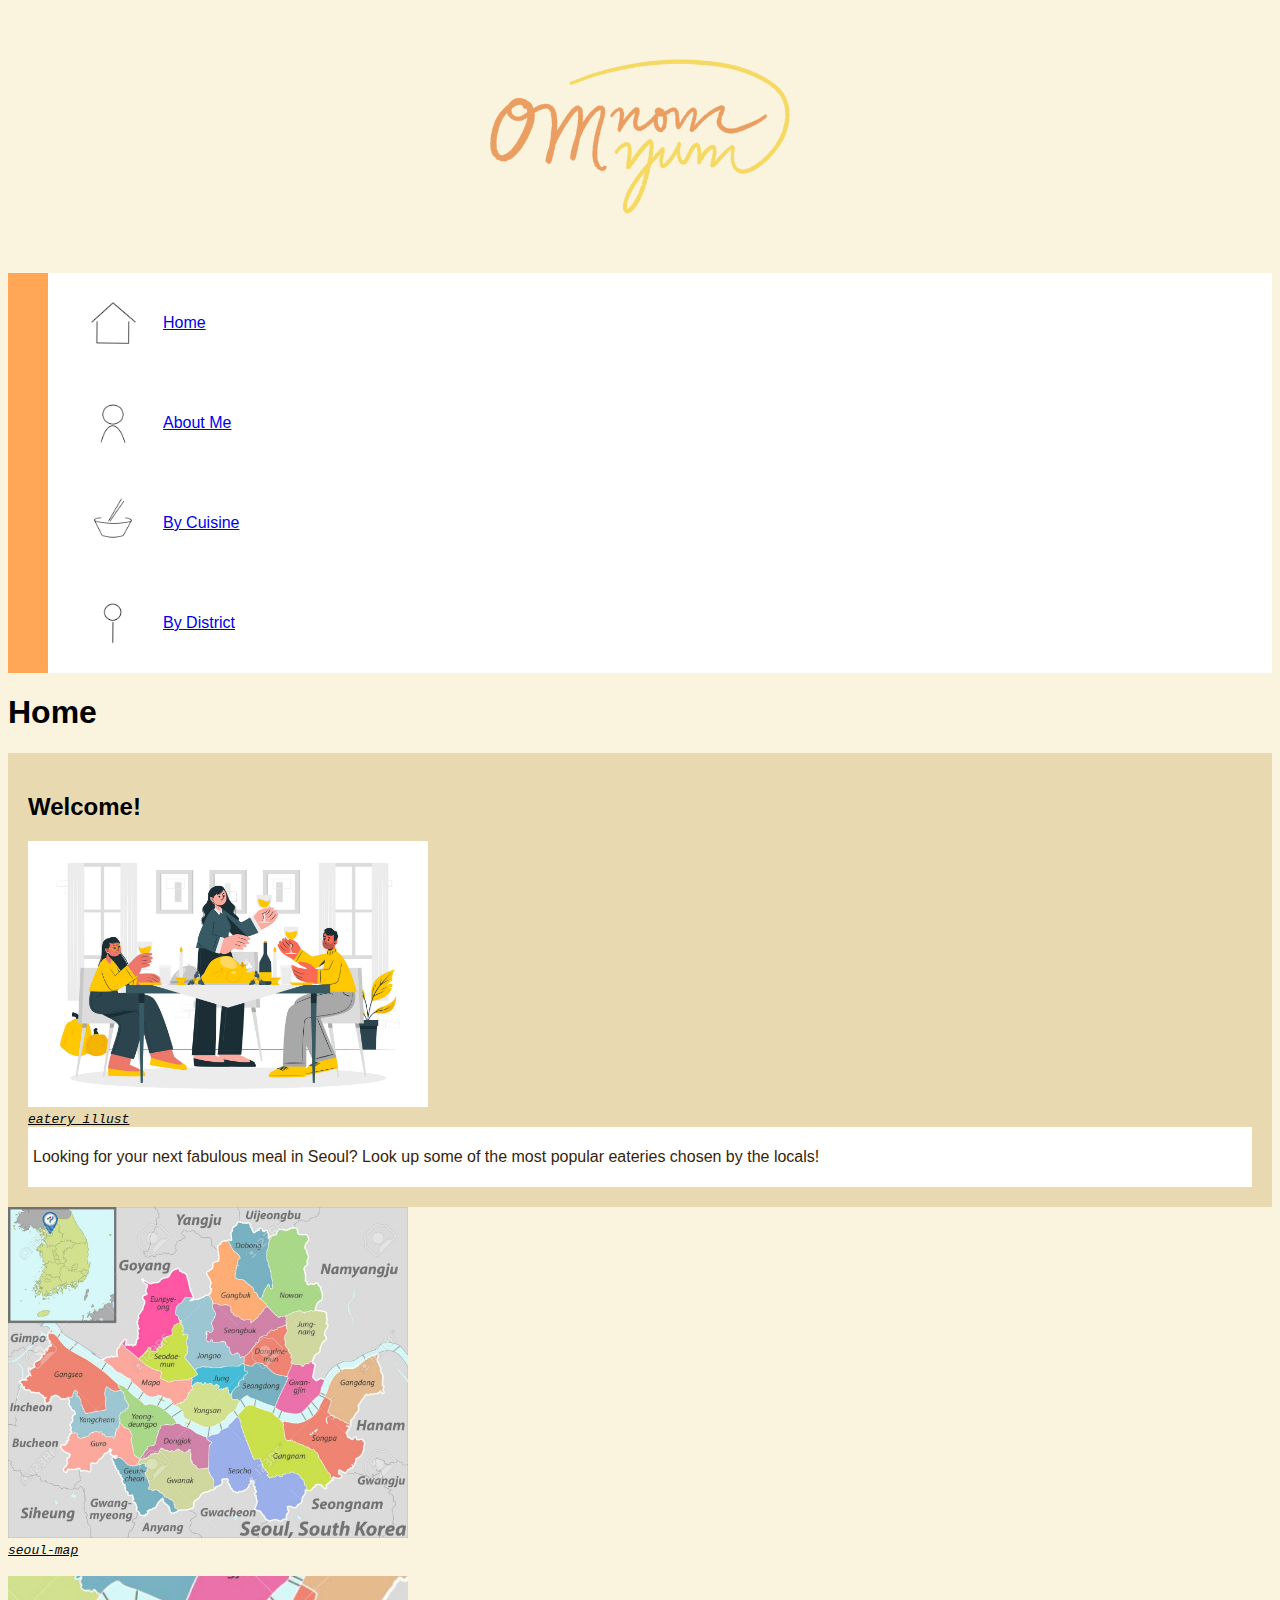
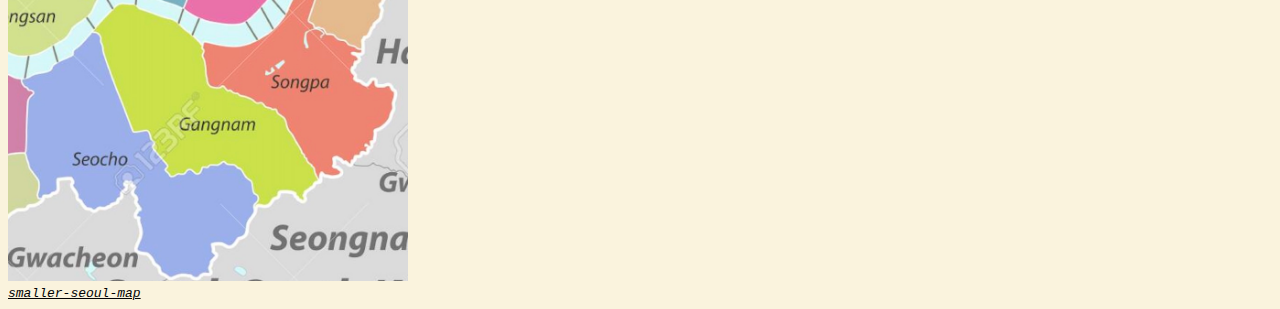
==== commit 3a075bf6: "p1 final save" ====
--- a/index.html
+++ b/index.html
@@ -10,69 +10,94 @@
 </head>
 
 <body>
-    <picture>
+    <picture class="logo">
         <img src="/images/logo.png" alt="Omnomyum Logo">
         <!--Source: Original work by Carrie Kim-->
     </picture>
 
-    <h1>Home</h1>
-
     <nav>
         <ul>
             <li>
-                <picture>
-                <!-- Source: https://www.freepik.com/search?format=search&query=line%20home%20icon&type=icon -->
-                <img alt="" src="images/homepage.png">
-                </picture>
+                <ul>
+                    <li>
+                        <picture class="icon">
+                        <!-- Source: Original work by Carrie Kim -->
+                        <img alt="" src="images/homeicon.png">
+                        </picture>
+                    </li>
+                    <li><a href="index.html">Home</a></li>
+                </ul>
+            </li>
+
+            <li>
+                <ul>
+                    <li>
+                        <picture class="icon">
+                            <!-- Source: Original work by Carrie Kim -->
+                            <img alt="" src="images/personicon.png">
+                        </picture>
+                    </li>
+                    <li><a href="aboutme.html">About Me</a></li>
+                </ul>
+            </li>
+
+            <li>
+                <ul>
+                    <li>
+                        <picture class="icon">
+                            <!-- Source: Original work by Carrie Kim -->
+                            <img alt="" src="images/cuisineicon.png">
+                        </picture>
+                    </li>
+                    <li><a href="bycuisine.html">By Cuisine</a></li>
+                </ul>
             </li>
             <li>
-                Source: <cite> <a href="https://www.freepik.com/search?format=search&query=line%20home%20icon&type=icon">home icon</a></cite>
+                <ul>
+                    <li>
+                        <picture class="icon">
+                            <!-- Source: Original work by Carrie Kim -->
+                            <img alt="" src="images/districticon.png">
+                        </picture>
+                    </li>
+                    <li><a href="bydistrict.html">By District</a></li>
+                </ul>
             </li>
-            <li><a href="index.html">Home</a></li>
-
-            <li>
-                <picture>
-                <!-- Source: https://www.freepik.com/search?format=search&last_filter=query&last_value=line+person+icon&query=line+person+icon&type=icon -->
-                <img alt="" src="images/me.png">
-                </picture>
-            </li>
-            <li>
-                Source: <cite> <a href="https://www.freepik.com/search?format=search&last_filter=query&last_value=line+person+icon&query=line+person+icon&type=icon">person icon</a></cite>
-            </li>
-
-            <li><a href="aboutme.html">About Me</a></li>
-            <li><a href="bycuisine.html">By Cuisine</a></li>
-            <li><a href="bydistrict.html">By District</a></li>
         </ul>
     </nav>
 
+    <h1>Home</h1>
+
+    <section class="darker-color">
     <h2>Welcome!</h2>
 
-    <picture>
+    <picture class="decorative">
         <!-- Source: https://www.freepik.com/free-vector/people-celebrating-thanksgiving-concept-illustration_10255114.htm#query=yellow%20restaurant%20illustration&position=2&from_view=search&track=ais -->
         <img alt="" src="images/eatery.jpg">
       </picture>
-      Source: <cite> <a href="https://www.freepik.com/free-vector/people-celebrating-thanksgiving-concept-illustration_10255114.htm#query=yellow%20restaurant%20illustration&position=2&from_view=search&track=ais">eatery illust</a></cite>
-
+      <cite class="source"> <a href="https://www.freepik.com/free-vector/people-celebrating-thanksgiving-concept-illustration_10255114.htm#query=yellow%20restaurant%20illustration&position=2&from_view=search&track=ais">eatery illust</a></cite>
+    <div class="paragraph">
     <p>
         Looking for your next fabulous meal in Seoul?
         Look up some of the most popular eateries chosen by the locals!
         <!--Source: Original work by Carrie Kim-->
     </p>
+    </div>
+    </section>
 
-    <picture>
-        <img src="/images/mapofseoul.jpg" alt="overall map of seoul">
+    <picture class="decorative">
+        <img src="images/mapofseoul.jpg" alt="overall map of seoul">
     </picture>
     <br>
     <!--Source: https://www.shutterstock.com/image-vector/vector-map-seoul-south-korea-neighbouring-1626702241-->
-    Source: <cite> <a href="https://www.shutterstock.com/image-vector/vector-map-seoul-south-korea-neighbouring-1626702241">seoul-map</a></cite>
+    <cite class="source"> <a href="https://www.shutterstock.com/image-vector/vector-map-seoul-south-korea-neighbouring-1626702241">seoul-map</a></cite>
     <br>
-    <picture>
+    <picture class="decorative">
         <img src="/images/mapofseoul-smaller.jpg" alt="smaller map of seoul">
     </picture>
     <br>
     <!--Source: https://www.shutterstock.com/image-vector/vector-map-seoul-south-korea-neighbouring-1626702241-->
-    Source: <cite> <a href="https://www.shutterstock.com/image-vector/vector-map-seoul-south-korea-neighbouring-1626702241">smaller-seoul-map</a></cite>
+    <cite class="source"> <a href="https://www.shutterstock.com/image-vector/vector-map-seoul-south-korea-neighbouring-1626702241">smaller-seoul-map</a></cite>
 </body>
 
 </html>
--- a/styles/site.css
+++ b/styles/site.css
@@ -1,3 +1,129 @@
 body {
     background-color: #faf3dd;
+    font-family: 'Lucida Sans', 'Lucida Sans Regular', 'Lucida Grande', 'Lucida Sans Unicode', Geneva, Verdana, sans-serif
 }
+
+.logo img {
+    margin-top: 24px;
+    margin-bottom: 24px;
+    display: block;
+    max-width: 300px;
+    height: auto;
+    margin-left: auto;
+    margin-right: auto;
+}
+
+.icon img {
+    margin-top: auto;
+    margin-bottom: auto;
+    display: block;
+    max-width: 100px;
+    height: auto;
+    margin-right: auto;
+}
+
+.decorative img {
+    max-width: 400px;
+    height: auto;
+    margin-left: auto;
+    margin-right: auto;
+}
+
+.food img {
+    max-width: 200px;
+    height: auto;
+    margin-top: 20px;
+    margin-bottom: 20px;
+    margin-right: 20px;
+}
+
+.restaurant {
+    display: flex;
+    flex-direction: row;
+    justify-content: space-around;
+    align-items: center;
+    background-color: aliceblue;
+    margin-right: 30px;
+    font-size: 80%;
+
+}
+
+nav ul {
+    font-family: Verdana, Geneva, Tahoma, sans-serif;
+}
+
+ul li {
+    list-style: none;
+}
+
+nav ul {
+    background-color: #ffa657;
+    color: black;
+
+    font-size: 100%;
+    text-decoration: none;
+  }
+
+  nav ul li ul {
+    display: flex;
+    flex-direction: row;
+    align-items: center;
+    background-color: white;
+    padding-left: 15px;
+  }
+
+  nav ul li ul:hover {
+    padding-left: 8px;
+    background-color: #fdffd9;
+    border-left: 8px solid #fdffff;
+  }
+/*
+  nav ul li a {
+    margin-top: auto;
+    margin-bottom: auto;
+    margin-left: auto;
+    margin-right: auto;
+  } */
+
+.cite {
+    display: block;
+    text-align: left;
+    color: lightgray;
+    font-family: 'Courier New', Courier, monospace;
+}
+
+.cite a {
+    color: lightgray;
+}
+
+.darker-color {
+    color: black;
+    background-color: #e9d9b0
+}
+
+.bright-color {
+    color: black;
+    background-color: #ffe6bc
+}
+
+.source {
+    display: block;
+    font-size: small;
+    text-align: left;
+}
+.source a {
+    color: #030303;
+    font-family: 'Courier New', Courier, monospace;
+    /* font-size: small;
+    text-align: right; */
+}
+
+.paragraph {
+    color: #371f0b;
+    background-color: white;
+    padding: 5px;
+}
+
+section {
+    padding: 20px;
+}
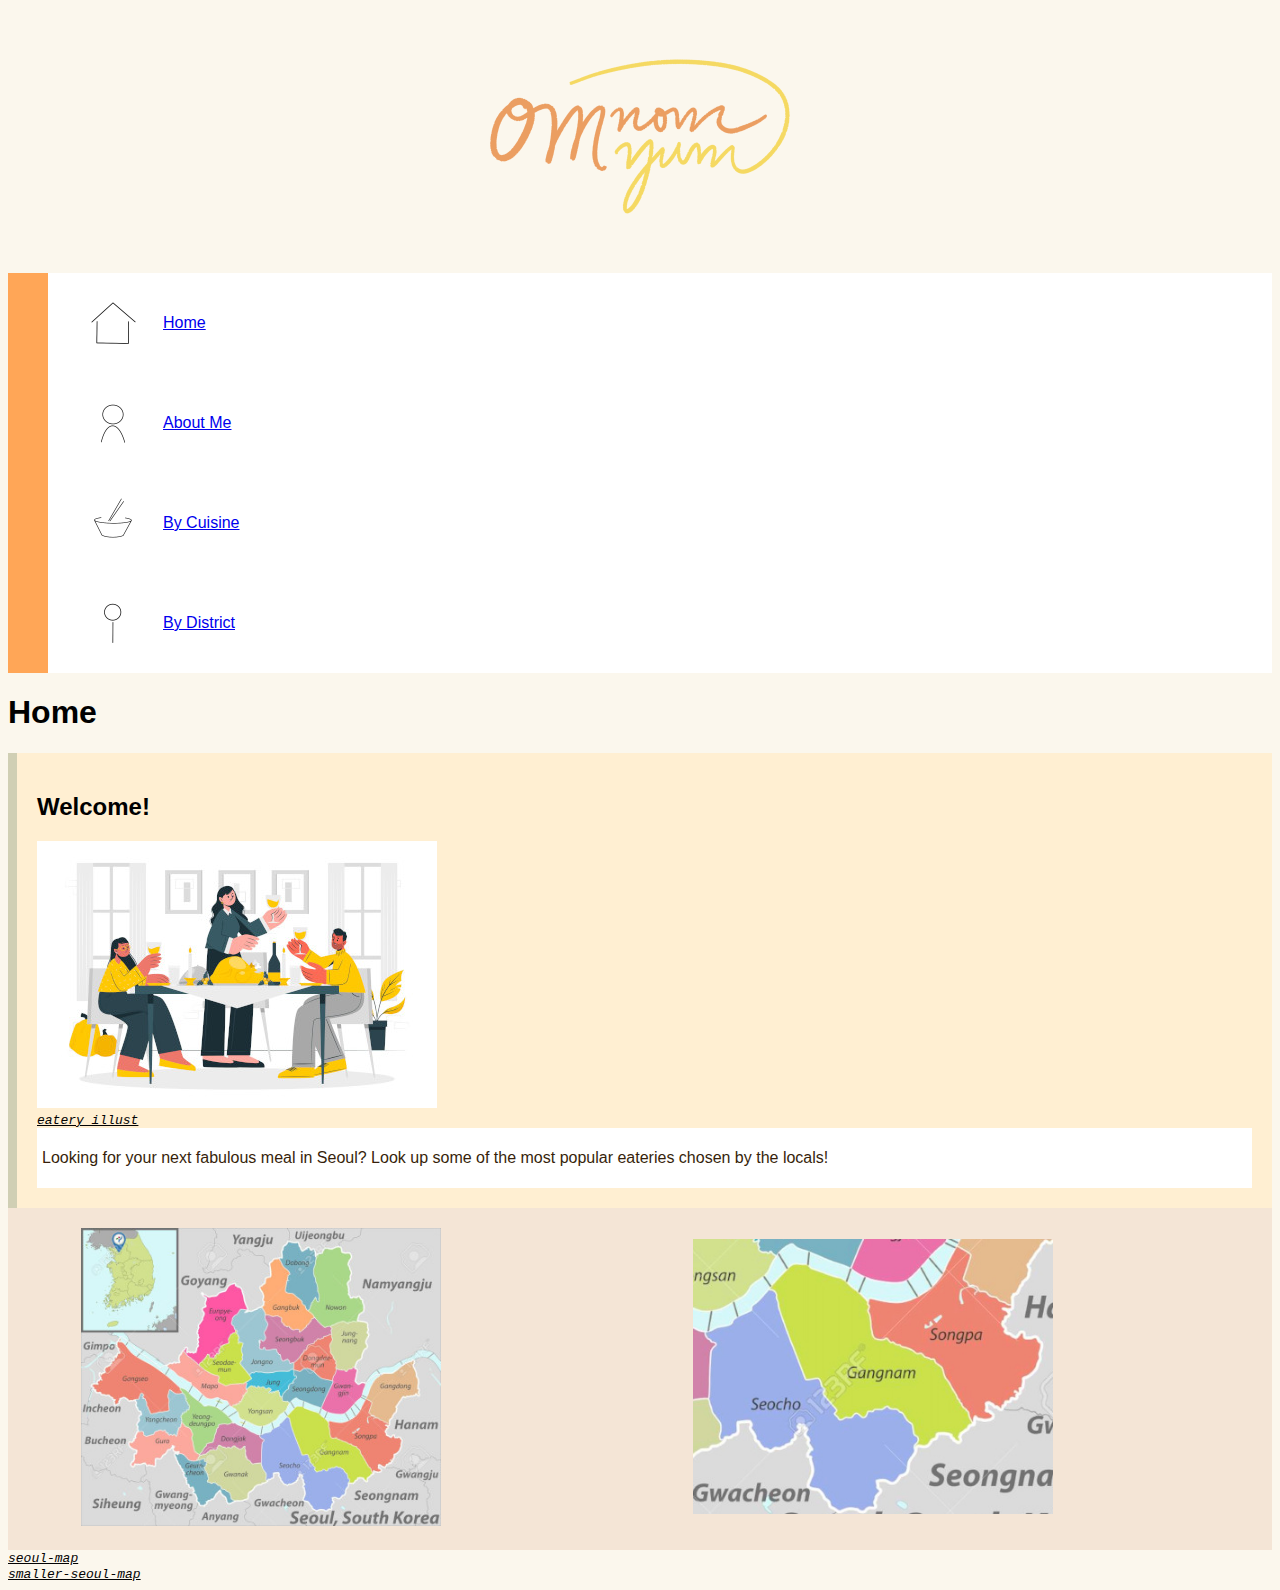
==== commit 57977de1: "p1 final submission" ====
--- a/index.html
+++ b/index.html
@@ -68,7 +68,7 @@
 
     <h1>Home</h1>
 
-    <section class="darker-color">
+    <section class="bright-color">
     <h2>Welcome!</h2>
 
     <picture class="decorative">
@@ -85,17 +85,18 @@
     </div>
     </section>
 
-    <picture class="decorative">
-        <img src="images/mapofseoul.jpg" alt="overall map of seoul">
-    </picture>
-    <br>
+    <div class="maps">
+        <picture class="map">
+            <img src="images/mapofseoul.jpg" alt="overall map of seoul">
+        </picture>
+        <br>
+        <picture class="map">
+            <img src="/images/mapofseoul-smaller.jpg" alt="smaller map of seoul">
+        </picture>
+        <br>
+    </div>
     <!--Source: https://www.shutterstock.com/image-vector/vector-map-seoul-south-korea-neighbouring-1626702241-->
     <cite class="source"> <a href="https://www.shutterstock.com/image-vector/vector-map-seoul-south-korea-neighbouring-1626702241">seoul-map</a></cite>
-    <br>
-    <picture class="decorative">
-        <img src="/images/mapofseoul-smaller.jpg" alt="smaller map of seoul">
-    </picture>
-    <br>
     <!--Source: https://www.shutterstock.com/image-vector/vector-map-seoul-south-korea-neighbouring-1626702241-->
     <cite class="source"> <a href="https://www.shutterstock.com/image-vector/vector-map-seoul-south-korea-neighbouring-1626702241">smaller-seoul-map</a></cite>
 </body>
--- a/styles/site.css
+++ b/styles/site.css
@@ -1,5 +1,5 @@
 body {
-    background-color: #faf3dd;
+    background-color: #fbf7ed;
     font-family: 'Lucida Sans', 'Lucida Sans Regular', 'Lucida Grande', 'Lucida Sans Unicode', Geneva, Verdana, sans-serif
 }
 
@@ -24,28 +24,24 @@
 
 .decorative img {
     max-width: 400px;
+    width: 100%;
+    height: auto;
+    margin-left: auto;
+    margin-right: auto;
+}
+
+.map img {
+    max-width: 400px;
+    width: 90%;
     height: auto;
     margin-left: auto;
     margin-right: auto;
 }
 
 .food img {
-    max-width: 200px;
+    max-width: 400px;
+    width: 100%;
     height: auto;
-    margin-top: 20px;
-    margin-bottom: 20px;
-    margin-right: 20px;
-}
-
-.restaurant {
-    display: flex;
-    flex-direction: row;
-    justify-content: space-around;
-    align-items: center;
-    background-color: aliceblue;
-    margin-right: 30px;
-    font-size: 80%;
-
 }
 
 nav ul {
@@ -97,13 +93,59 @@
 }
 
 .darker-color {
+    display: block;
+    padding-left: 20px;
+    padding-right: 20px;
+    padding-bottom: 20px;
+    padding-top: 20px;
     color: black;
-    background-color: #e9d9b0
+    background-color: #f5946b;
+    border-left: 9px solid #d0cfb4;
 }
 
 .bright-color {
+    display: block;
+    padding-left: 20px;
+    padding-right: 20px;
+    padding-bottom: 20px;
+    padding-top: 20px;
     color: black;
-    background-color: #ffe6bc
+    background-color: #ffefd2;
+    border-left: 9px solid #d0cfb4;
+}
+
+.sweet-color {
+    display: block;
+    padding-left: 20px;
+    padding-right: 20px;
+    padding-bottom: 20px;
+    padding-top: 20px;
+    color: black;
+    background-color:#fefafa;
+    border-left: 9px solid #d0cfb4;
+}
+
+.cool-color {
+    display: block;
+    padding-left: 20px;
+    padding-right: 20px;
+    padding-bottom: 20px;
+    padding-top: 20px;
+    border-left: 9px solid #d0cfb4;
+    color: black;
+    background-color: #e8e6e7;
+}
+
+.maps {
+    display: flex;
+    flex-direction: row;
+    background-color: #f4e5d6;
+    padding-left: 20px;
+    padding-right: 20px;
+    padding-top: 20px;
+    padding-bottom: 20px;
+    align-items: center;
+    justify-content: space-around;
 }
 
 .source {
